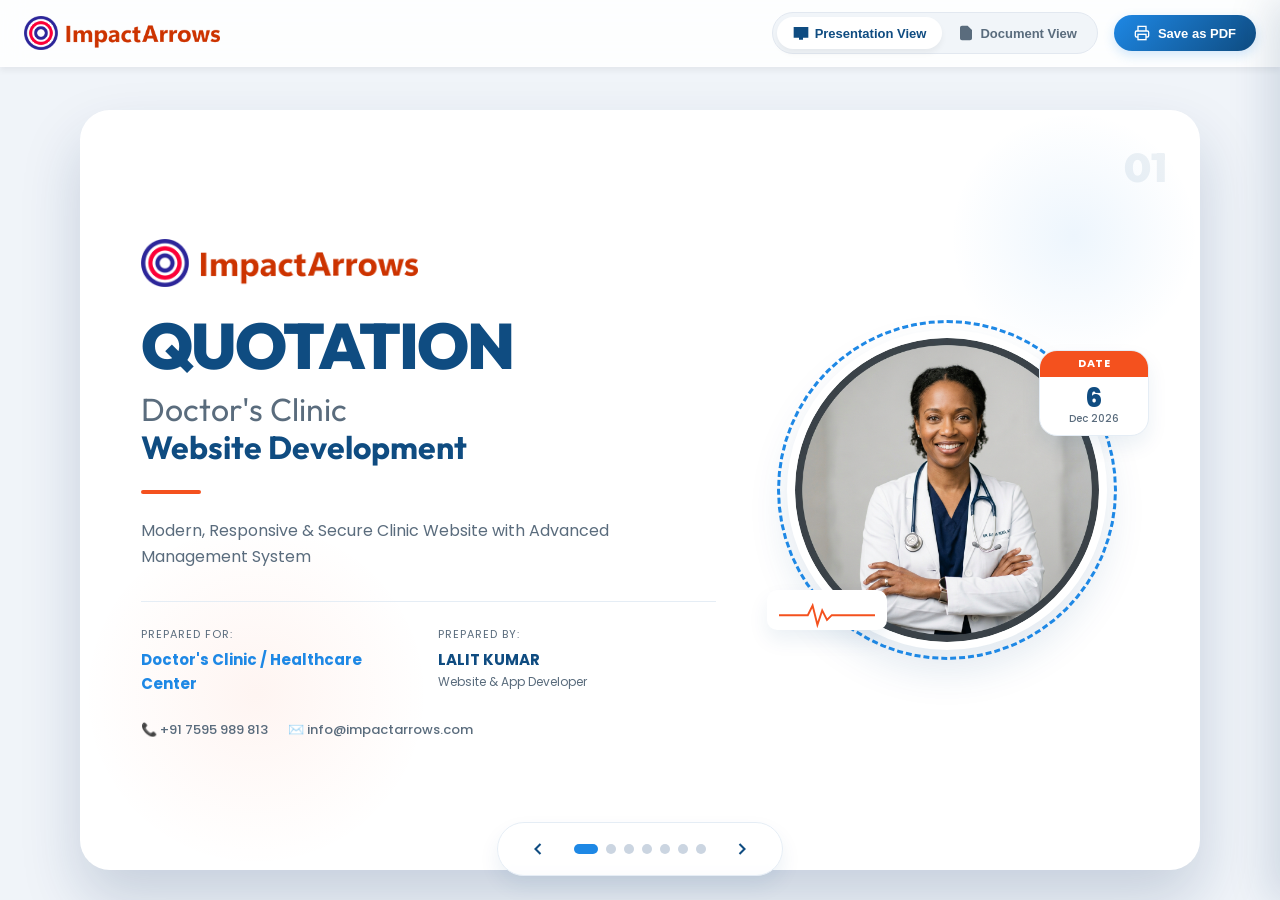
==== index.html @ 8c752218 "Initial commit - Interactive Doctor's Clinic Quotation web application" ====
<!DOCTYPE html>
<html lang="en">
<head>
    <meta charset="UTF-8">
    <meta name="viewport" content="width=device-width, initial-scale=1.0">
    <title>Doctor's Clinic Website Development Quotation - ImpactArrows</title>
    <!-- Google Fonts -->
    <link rel="preconnect" href="https://fonts.googleapis.com">
    <link rel="preconnect" href="https://fonts.gstatic.com" crossorigin>
    <link href="https://fonts.googleapis.com/css2?family=Outfit:wght@300;400;500;600;700;800&family=Poppins:wght@300;400;500;600;700;800&display=swap" rel="stylesheet">
    <!-- Main Style Sheet -->
    <link rel="stylesheet" href="style.css">
</head>
<body class="presentation-mode">

    <!-- Top Navigation Controls -->
    <header class="top-nav no-print">
        <div class="nav-container">
            <div class="nav-logo">
                <img src="imapctLogo.png" alt="ImpactArrows Logo" class="logo-img">
            </div>
            
            <div class="nav-controls">
                <!-- View Toggle Buttons -->
                <div class="toggle-group">
                    <button id="btn-presentation" class="toggle-btn active" onclick="setViewMode('presentation')">
                        <svg class="icon" viewBox="0 0 24 24"><path d="M4 6h16v10H4zM2 4h20v14H2zm8 14h4v3h-4z"/></svg>
                        Presentation View
                    </button>
                    <button id="btn-document" class="toggle-btn" onclick="setViewMode('document')">
                        <svg class="icon" viewBox="0 0 24 24"><path d="M14 2H6a2 2 0 0 0-2 2v16a2 2 0 0 0 2 2h12a2 2 0 0 0 2-2V8z"/><path d="M14 2v6h6"/></svg>
                        Document View
                    </button>
                </div>

                <!-- Print & Interactive Buttons -->
                <button class="action-btn primary-btn" onclick="window.print()">
                    <svg class="icon" viewBox="0 0 24 24"><path d="M6 9V2h12v7M6 18H4a2 2 0 0 1-2-2v-5a2 2 0 0 1 2-2h16a2 2 0 0 1 2 2v5a2 2 0 0 1-2 2h-2"/><rect x="6" y="14" width="12" height="8"/></svg>
                    Save as PDF
                </button>
            </div>
        </div>
    </header>

    <!-- Main Outer Container -->
    <main class="main-wrapper">
        <div id="deck" class="deck">

            <!-- ==================== SLIDE 01: COVER ==================== -->
            <section class="slide-card current" data-slide="1">
                <div class="slide-decor decor-top-right"></div>
                <div class="slide-decor decor-bottom-left"></div>
                <span class="slide-number no-print">01</span>
                
                <div class="slide-content cover-grid">
                    <div class="cover-left">
                        <div class="brand-logo-container">
                            <img src="imapctLogo.png" alt="ImpactArrows Logo" class="logo-img cover-logo">
                        </div>
                        <h1 class="main-title">QUOTATION</h1>
                        <h2 class="sub-title">Doctor's Clinic<br><span>Website Development</span></h2>
                        <div class="title-divider"></div>
                        <p class="slogan-text">
                            Modern, Responsive & Secure Clinic Website with Advanced Management System
                        </p>
                        
                        <div class="meta-container">
                            <div class="meta-item">
                                <span class="meta-label">Prepared for:</span>
                                <span class="meta-val highlight-val">Doctor's Clinic / Healthcare Center</span>
                            </div>
                            <div class="meta-item">
                                <span class="meta-label">Prepared by:</span>
                                <span class="meta-val">LALIT KUMAR</span>
                                <span class="meta-sub">Website & App Developer</span>
                            </div>
                        </div>

                        <div class="contact-strip">
                            <a href="tel:+917595989813" class="contact-link">
                                📞 +91 7595 989 813
                            </a>
                            <a href="mailto:info@impactarrows.com" class="contact-link">
                                ✉️ info@impactarrows.com
                            </a>
                        </div>
                    </div>

                    <div class="cover-right">
                        <div class="doctor-circle-wrapper">
                            <div class="doctor-circle-border"></div>
                            <!-- Loaded from generated image -->
                            <img src="doctor_avatar.png" alt="Doctor" class="doctor-img">
                            <div class="heartbeat-line">
                                <svg viewBox="0 0 100 40">
                                    <path d="M0,20 L30,20 L35,10 L40,30 L45,15 L50,25 L55,20 L100,20" fill="none" stroke="#f4511e" stroke-width="2"/>
                                </svg>
                            </div>
                        </div>
                        <div class="calendar-widget">
                            <div class="cal-header">Date</div>
                            <div class="cal-body">
                                <span class="cal-day" id="cal-day-span">29</span>
                                <span class="cal-month" id="cal-month-span">May 2026</span>
                            </div>
                        </div>
                    </div>
                </div>
            </section>

            <!-- ==================== SLIDE 02: OVERVIEW ==================== -->
            <section class="slide-card" data-slide="2">
                <span class="slide-number no-print">02</span>
                <div class="slide-header">
                    <div class="header-logo">
                        <img src="imapctLogo.png" alt="ImpactArrows Logo" class="logo-img">
                    </div>
                    <div class="header-section-title">
                        <span class="title-icon">📋</span> Project Overview
                    </div>
                </div>

                <div class="slide-content overview-grid">
                    <div class="overview-left">
                        <p class="overview-para highlight-para">
                            We will develop a modern, responsive, and secure Doctor's Clinic Website with advanced clinic management functionality.
                        </p>
                        <p class="overview-para">
                            The system will help manage patients, appointments, reports, OPD records, and online payments in a professional and digital way.
                        </p>
                        <p class="overview-para">
                            The website will be designed for both desktop and mobile users, ensuring fast performance, easy navigation, and secure patient data handling.
                        </p>

                        <div class="pillars-grid">
                            <div class="pillar-box">
                                <div class="pillar-icon-wrapper blue">💻</div>
                                <h4>Modern Design</h4>
                            </div>
                            <div class="pillar-box">
                                <div class="pillar-icon-wrapper navy">🛡️</div>
                                <h4>Secure & Reliable</h4>
                            </div>
                            <div class="pillar-box">
                                <div class="pillar-icon-wrapper orange">👤</div>
                                <h4>User Friendly</h4>
                            </div>
                            <div class="pillar-box">
                                <div class="pillar-icon-wrapper green">⚡</div>
                                <h4>Performance Optimized</h4>
                            </div>
                        </div>
                    </div>

                    <div class="overview-right">
                        <div class="clinic-frame">
                            <img src="clinic_lobby.png" alt="Doctor's Clinic Lobby" class="clinic-img">
                            <div class="frame-overlay"></div>
                        </div>
                    </div>
                </div>
            </section>

            <!-- ==================== SLIDE 03: FEATURES 1 ==================== -->
            <section class="slide-card" data-slide="3">
                <span class="slide-number no-print">03</span>
                <div class="slide-header">
                    <div class="header-logo">
                        <img src="imapctLogo.png" alt="ImpactArrows Logo" class="logo-img">
                    </div>
                    <div class="header-section-title">
                        <span class="title-icon">🛠️</span> Features Included
                    </div>
                </div>

                <div class="slide-content features-half-grid">
                    <!-- Column 1: Website Features -->
                    <div class="feature-column">
                        <div class="column-bar dark-bar">1. WEBSITE FEATURES</div>
                        <div class="feature-card-content">
                            <ul class="features-list blue-bullets">
                                <li><span>Modern Responsive Design</span></li>
                                <li><span>Mobile Friendly Interface</span></li>
                                <li><span>Fast Loading Website</span></li>
                                <li><span>SEO Friendly Structure</span></li>
                                <li><span>SSL Security Setup</span></li>
                                <li><span>Contact & Inquiry Forms</span></li>
                                <li><span>WhatsApp Integration</span></li>
                            </ul>
                            
                            <div class="mockup-frame monitor-frame">
                                <div class="monitor-screen">
                                    <div class="mock-website-preview">
                                        <div class="preview-header">
                                            <span class="preview-dot"></span>
                                            <span class="preview-dot"></span>
                                            <span class="preview-dot"></span>
                                        </div>
                                        <div class="preview-hero">
                                            <div class="hero-left-line"></div>
                                            <div class="hero-right-circle"></div>
                                        </div>
                                        <div class="preview-body-grid">
                                            <span></span><span></span><span></span>
                                        </div>
                                    </div>
                                </div>
                                <div class="monitor-stand"></div>
                                <div class="monitor-base"></div>
                            </div>
                        </div>
                    </div>

                    <!-- Column 2: Clinic Management -->
                    <div class="feature-column">
                        <div class="column-bar orange-bar">2. CLINIC MANAGEMENT SYSTEM</div>
                        <div class="feature-card-content">
                            <ul class="features-list orange-bullets">
                                <li><span>Patient Management</span></li>
                                <li><span>Doctor Management</span></li>
                                <li><span>Appointment Scheduling</span></li>
                                <li><span>OPD ID Generation System</span></li>
                                <li><span>Patient Records Management</span></li>
                                <li><span>Admin Dashboard</span></li>
                            </ul>

                            <button class="demo-launcher-btn" onclick="openDashboardDemo(event)">
                                ⚡ Launch Live Dashboard Demo
                            </button>

                            <div class="mockup-frame dashboard-frame" onclick="openDashboardDemo(event)" style="cursor: pointer; position: relative;">
                                <div class="click-to-play-overlay">
                                    <span>Click to Preview Admin Panel</span>
                                </div>
                                <div class="laptop-screen">
                                    <div class="mock-dashboard-preview">
                                        <div class="dash-sidebar">
                                            <span></span><span></span><span></span>
                                        </div>
                                        <div class="dash-content">
                                            <div class="dash-header"></div>
                                            <div class="dash-widgets">
                                                <div class="widget"></div>
                                                <div class="widget"></div>
                                            </div>
                                            <div class="dash-chart"></div>
                                        </div>
                                    </div>
                                </div>
                                <div class="laptop-keyboard"></div>
                            </div>
                        </div>
                    </div>
                </div>
            </section>

            <!-- ==================== SLIDE 04: FEATURES 2 ==================== -->
            <section class="slide-card" data-slide="4">
                <span class="slide-number no-print">04</span>
                <div class="slide-header">
                    <div class="header-logo">
                        <img src="imapctLogo.png" alt="ImpactArrows Logo" class="logo-img">
                    </div>
                    <div class="header-section-title">
                        <span class="title-icon">🛠️</span> Features Included
                    </div>
                </div>

                <div class="slide-content features-half-grid">
                    <!-- Column 3: Report Upload & Download -->
                    <div class="feature-column">
                        <div class="column-bar green-bar">3. REPORT UPLOAD & DOWNLOAD PANEL</div>
                        <div class="feature-card-content">
                            <ul class="features-list green-bullets">
                                <li><span>Upload Medical Reports</span></li>
                                <li><span>Download Reports Using OPD ID</span></li>
                                <li><span>Secure Patient Access</span></li>
                                <li><span>PDF Report Support</span></li>
                                <li><span>Search & Filter System</span></li>
                            </ul>

                            <!-- Interactive Medical Report Simulation -->
                            <div class="interactive-reports-box">
                                <div class="sim-header">
                                    <span>Patient Report Portal</span>
                                </div>
                                <div class="sim-body">
                                    <p class="sim-info">Try entering <strong>OPD-101</strong>, <strong>OPD-102</strong> or <strong>OPD-103</strong>:</p>
                                    <div class="sim-search-bar">
                                        <input type="text" id="opd-input" placeholder="Enter OPD ID..." class="opd-input-field">
                                        <button onclick="simulateReportSearch()" class="sim-search-btn">Search</button>
                                    </div>
                                    
                                    <!-- Results Box -->
                                    <div id="report-results" class="report-results-container">
                                        <div class="result-placeholder">Enter ID above to search</div>
                                    </div>
                                </div>
                            </div>
                        </div>
                    </div>

                    <!-- Column 4: Booking & Payments -->
                    <div class="feature-column">
                        <div class="column-bar purple-bar">4. BOOKING & PAYMENT FEATURES</div>
                        <div class="feature-card-content">
                            <ul class="features-list purple-bullets">
                                <li><span>Online Appointment Booking</span></li>
                                <li><span>Payment Gateway Integration</span></li>
                                <li><span>Booking Confirmation Notifications</span></li>
                                <li><span>Email & WhatsApp Alerts</span></li>
                            </ul>

                            <div class="phone-mockup-wrapper">
                                <div class="phone-case">
                                    <div class="phone-screen">
                                        <div class="phone-status-bar">
                                            <span>9:41</span>
                                            <span>🔋</span>
                                        </div>
                                        <div class="phone-app-content">
                                            <div class="app-card">
                                                <h4>Appointment Payment</h4>
                                                <p class="payment-desc">Consultation Fee</p>
                                                <div class="payment-amount">₹500.00</div>
                                                <button class="pay-btn" onclick="simulatePaymentClick(this)">PAY NOW</button>
                                                <div class="payment-logos">
                                                    <span>VISA</span>
                                                    <span>UPI</span>
                                                    <span>GPay</span>
                                                </div>
                                            </div>
                                        </div>
                                    </div>
                                </div>
                            </div>
                        </div>
                    </div>
                </div>
            </section>

            <!-- ==================== SLIDE 05: ADDITIONAL ==================== -->
            <section class="slide-card" data-slide="5">
                <span class="slide-number no-print">05</span>
                <div class="slide-header">
                    <div class="header-logo">
                        <img src="imapctLogo.png" alt="ImpactArrows Logo" class="logo-img">
                    </div>
                    <div class="header-section-title">
                        <span class="title-icon">➕</span> Additional Features
                    </div>
                </div>

                <div class="slide-content add-features-grid">
                    <div class="add-left">
                        <div class="column-bar dark-blue-bar">5. ADDITIONAL FEATURES</div>
                        <ul class="features-list blue-bullets big-list">
                            <li><span>Prescription Upload Option</span></li>
                            <li><span>Gallery & Testimonials</span></li>
                            <li><span>Multi-Department Support</span></li>
                            <li><span>Analytics & Basic Reports</span></li>
                            <li><span>Backup & Security Setup</span></li>
                            <li><span>Blog / Health Tips Section</span></li>
                            <li><span>FAQ Section</span></li>
                        </ul>
                    </div>

                    <div class="add-right">
                        <div class="circles-badge-grid">
                            <div class="circle-badge-item">
                                <div class="circle-icon">📤</div>
                                <span>Prescription Upload</span>
                            </div>
                            <div class="circle-badge-item">
                                <div class="circle-icon">🖼️</div>
                                <span>Gallery</span>
                            </div>
                            <div class="circle-badge-item">
                                <div class="circle-icon">🏢</div>
                                <span>Departments</span>
                            </div>
                            <div class="circle-badge-item">
                                <div class="circle-icon">📈</div>
                                <span>Analytics</span>
                            </div>
                            <div class="circle-badge-item">
                                <div class="circle-icon">🔒</div>
                                <span>Backup & Security</span>
                            </div>
                            <div class="circle-badge-item">
                                <div class="circle-icon">💬</div>
                                <span>FAQ & Blog</span>
                            </div>
                        </div>

                        <!-- Mini Consult Section -->
                        <div class="consult-box">
                            <div class="consult-text">
                                <strong>Interactive Integration</strong>
                                <p>All extra features work together to provide a seamless patient pathway.</p>
                            </div>
                        </div>
                    </div>
                </div>
            </section>


            <!-- ==================== SLIDE 06: DETAILS ==================== -->
            <section class="slide-card" data-slide="6">
                <span class="slide-number no-print">06</span>
                <div class="slide-header">
                    <div class="header-logo">
                        <img src="imapctLogo.png" alt="ImpactArrows Logo" class="logo-img">
                    </div>
                    <div class="header-section-title">
                        <span class="title-icon">📊</span> Delivery, Tech Stack & Support
                    </div>
                </div>

                <div class="slide-content details-grid">
                    <!-- Delivery Time Card -->
                    <div class="detail-card green-accent">
                        <div class="detail-icon-header">
                            <span class="circle-icon green">📅</span>
                            <h3>DELIVERY TIME</h3>
                        </div>
                        <div class="delivery-time-content">
                            <div class="large-days">10 – 15</div>
                            <div class="days-label">Working Days</div>
                        </div>
                    </div>

                    <!-- Tech Stack Card -->
                    <div class="detail-card orange-accent">
                        <div class="detail-icon-header">
                            <span class="circle-icon orange">⚙️</span>
                            <h3>TECHNOLOGIES USED</h3>
                        </div>
                        <ul class="tech-list">
                            <li><strong>HTML / CSS / JavaScript</strong></li>
                            <li><strong>PHP / Laravel</strong> or <strong>Node.js</strong></li>
                            <li><strong>MySQL Database</strong></li>
                            <li><strong>Secure Admin Panel</strong></li>
                        </ul>
                        <div class="tech-logos">
                            <span class="tech-badge html">HTML5</span>
                            <span class="tech-badge css">CSS3</span>
                            <span class="tech-badge js">JS</span>
                            <span class="tech-badge php">PHP</span>
                            <span class="tech-badge mysql">MySQL</span>
                        </div>
                    </div>

                    <!-- Support Card -->
                    <div class="detail-card purple-accent">
                        <div class="detail-icon-header">
                            <span class="circle-icon purple">🎧</span>
                            <h3>SUPPORT</h3>
                        </div>
                        <ul class="support-list">
                            <li><strong>30 Days Free Technical Support</strong></li>
                            <li><strong>Basic Training Included</strong></li>
                            <li>Post-delivery assistance with dashboard walkthroughs</li>
                        </ul>
                        <div class="support-seal-badge">
                            <div class="seal-inner">
                                <span class="seal-num">30</span>
                                <span class="seal-text">DAYS SUPPORT</span>
                            </div>
                        </div>
                    </div>
                </div>
            </section>

            <!-- ==================== SLIDE 07: TERMS & THANK YOU ==================== -->
            <section class="slide-card" data-slide="7">
                <span class="slide-number no-print">07</span>
                <div class="slide-header">
                    <div class="header-logo">
                        <img src="imapctLogo.png" alt="ImpactArrows Logo" class="logo-img">
                    </div>
                    <div class="header-section-title">
                        <span class="title-icon">📋</span> Terms & Conditions
                    </div>
                </div>

                <div class="slide-content terms-thank-grid">
                    <div class="terms-column">
                        <ul class="terms-list">
                            <li>The project timeline may vary based on content and client revisions.</li>
                            <li>Extra custom features may increase the project cost and timeline.</li>
                            <li>Client must provide all the necessary content, images, and details on time.</li>
                            <li>We will not be responsible for any delay from the client side.</li>
                            <li>Payment terms: <strong>50% Advance & 50% After Final Delivery.</strong></li>
                        </ul>

                        <div class="thank-banner">
                            <h3>Thank You!</h3>
                            <p>We look forward to working with you and helping your clinic grow digitally.</p>
                        </div>
                    </div>

                    <div class="contact-profile-card">
                        <div class="profile-header">
                            <div class="profile-avatar">LK</div>
                            <div class="profile-meta">
                                <h3>LALIT KUMAR</h3>
                                <p>Website & App Developer</p>
                            </div>
                        </div>
                        
                        <div class="profile-details-list">
                            <a href="tel:+917595989813" class="profile-detail-item">
                                <span class="pd-icon">📞</span>
                                <div class="pd-text">
                                    <span class="pd-label">Phone</span>
                                    <span class="pd-val">+91 7595 989 813</span>
                                </div>
                            </a>
                            <a href="mailto:info@impactarrows.com" class="profile-detail-item">
                                <span class="pd-icon">✉️</span>
                                <div class="pd-text">
                                    <span class="pd-label">Email</span>
                                    <span class="pd-val">info@impactarrows.com</span>
                                </div>
                            </a>
                            <a href="https://www.impactarrows.com" target="_blank" class="profile-detail-item">
                                <span class="pd-icon">🌐</span>
                                <div class="pd-text">
                                    <span class="pd-label">Website</span>
                                    <span class="pd-val">www.impactarrows.com</span>
                                </div>
                            </a>
                        </div>

                        <div class="quick-action-buttons">
                            <a href="https://wa.me/917595989813?text=Hi%20Lalit,%20I%20am%20interested%20in%20your%20Doctor%20Clinic%20website%20proposal." target="_blank" class="qa-btn wa-btn">
                                💬 WhatsApp Chat
                            </a>
                        </div>
                    </div>
                </div>
            </section>

        </div>

        <!-- Presentation Slide Controls -->
        <div class="deck-controls no-print">
            <button class="nav-arrow prev-arrow" onclick="changeSlide(-1)" id="prev-btn">
                <svg viewBox="0 0 24 24"><path d="M15 18l-6-6 6-6"/></svg>
            </button>
            <div class="pagination-dots" id="dots-container">
                <!-- Javascript will render dots -->
            </div>
            <button class="nav-arrow next-arrow" onclick="changeSlide(1)" id="next-btn">
                <svg viewBox="0 0 24 24"><path d="M9 18l6-6-6-6"/></svg>
            </button>
        </div>
    </main>

    <!-- Interactive Cost Estimator Drawer (Sidebar Modal) -->
    <div id="calculator-drawer" class="estimator-drawer no-print">
        <div class="drawer-header">
            <h3>Custom Project Estimator</h3>
            <button class="close-drawer-btn" onclick="toggleEstimator()">×</button>
        </div>
        <div class="drawer-body">
            <p class="drawer-info">Select optional add-ons to customize the quote to your requirements:</p>
            
            <div class="estimator-section">
                <h4>Core Proposal</h4>
                <div class="estimator-item selected disabled">
                    <input type="checkbox" checked disabled id="opt-core">
                    <label for="opt-core">
                        <strong>Web Dev & CMS Bundle</strong>
                        <p>All core features (Overview, CMS, Patient Report Portal, Booking & Payments)</p>
                    </label>
                    <span class="item-price">₹25,000</span>
                </div>
            </div>

            <div class="estimator-section">
                <h4>Domain & Hosting Extras</h4>
                <div class="estimator-item">
                    <input type="checkbox" id="opt-hosting" onchange="recalculateCost()">
                    <label for="opt-hosting">
                        <strong>Premium Cloud Hosting (1 Year)</strong>
                        <p>99.9% uptime, fast SSD cloud servers, SSL, automatic daily backups</p>
                    </label>
                    <span class="item-price">+₹4,500</span>
                </div>
                <div class="estimator-item">
                    <input type="checkbox" id="opt-domain" onchange="recalculateCost()">
                    <label for="opt-domain">
                        <strong>Custom Domain Registration (.com / .in)</strong>
                        <p>1 year domain registration & DNS management setup</p>
                    </label>
                    <span class="item-price">+₹1,200</span>
                </div>
            </div>

            <div class="estimator-section">
                <h4>Integrations & Features</h4>
                <div class="estimator-item">
                    <input type="checkbox" id="opt-sms" onchange="recalculateCost()">
                    <label for="opt-sms">
                        <strong>WhatsApp & SMS Gateway API</strong>
                        <p>Send automated patient appointment confirmation & remind reports via SMS</p>
                    </label>
                    <span class="item-price">+₹3,000</span>
                </div>
                <div class="estimator-item">
                    <input type="checkbox" id="opt-logo" onchange="recalculateCost()">
                    <label for="opt-logo">
                        <strong>Custom Logo & Branding Package</strong>
                        <p>Professional doctor/clinic logo design & social media banners</p>
                    </label>
                    <span class="item-price">+₹2,500</span>
                </div>
            </div>

            <div class="estimator-section">
                <h4>Support Extensions</h4>
                <div class="estimator-item">
                    <input type="checkbox" id="opt-support" onchange="recalculateCost()">
                    <label for="opt-support">
                        <strong>1-Year Support & AMC extension</strong>
                        <p>Extend the 30-day support to 365 days. Includes security updates & minor edits</p>
                    </label>
                    <span class="item-price">+₹6,000</span>
                </div>
            </div>
        </div>

        <div class="drawer-footer">
            <div class="estimator-total">
                <span>ESTIMATED TOTAL</span>
                <strong id="estimator-total-price">₹25,000</strong>
            </div>
            <button class="apply-btn" onclick="applyCalculatorEstimate()">Apply to Quotation</button>
        </div>
    </div>
    
    <div id="drawer-overlay" class="drawer-overlay no-print" onclick="toggleEstimator()"></div>

    <!-- Interactive Clinic Dashboard Modal Demo -->
    <div id="dashboard-modal" class="dashboard-modal-overlay no-print" onclick="closeDashboardDemoOnOverlay(event)">
        <div class="dashboard-modal-container">
            <!-- Modal Header -->
            <div class="db-modal-header">
                <div class="db-title-area">
                    <span class="db-status-dot pulse"></span>
                    <h3>ImpactArrows Clinic Admin Panel <span class="db-badge-demo">Live Simulator</span></h3>
                </div>
                <button class="db-close-btn" onclick="closeDashboardDemo()">&times;</button>
            </div>
            
            <!-- Modal Body (Split view: sidebar + content) -->
            <div class="db-modal-body">
                <aside class="db-sidebar">
                    <button class="db-tab-link active" onclick="switchDbTab(event, 'db-overview')">
                        <span class="db-tab-icon">🏠</span> Overview
                    </button>
                    <button class="db-tab-link" onclick="switchDbTab(event, 'db-appointments')">
                        <span class="db-tab-icon">📅</span> Appointments
                    </button>
                    <button class="db-tab-link" onclick="switchDbTab(event, 'db-patients')">
                        <span class="db-tab-icon">👥</span> Patient Registry
                    </button>
                    <button class="db-tab-link" onclick="switchDbTab(event, 'db-doctors')">
                        <span class="db-tab-icon">🩺</span> Doctor Roster
                    </button>
                </aside>
                
                <main class="db-main-content">
                    
                    <!-- Tab Content: Overview -->
                    <div id="db-overview" class="db-tab-content active">
                        <div class="db-stats-grid">
                            <div class="db-stat-card">
                                <span class="db-stat-num" id="db-stat-patients">3</span>
                                <span class="db-stat-label">Patients Registered</span>
                                <span class="db-stat-change green">+100% today</span>
                            </div>
                            <div class="db-stat-card">
                                <span class="db-stat-num" id="db-stat-bookings">3</span>
                                <span class="db-stat-label">Today's Bookings</span>
                                <span class="db-stat-change blue">Next appointment: 10:30 AM</span>
                            </div>
                            <div class="db-stat-card">
                                <span class="db-stat-num" id="db-stat-doctors">3</span>
                                <span class="db-stat-label">Active Doctors</span>
                                <span class="db-stat-change green">All On-Duty</span>
                            </div>
                        </div>

                        <div class="db-overview-columns">
                            <div class="db-panel-card">
                                <h4>Recent Activities</h4>
                                <div class="db-activity-list" id="db-activity-list">
                                    <div class="db-activity-item">
                                        <span class="activity-time">09:15 AM</span>
                                        <p>Patient <strong>Rajesh Kumar</strong> (OPD-101) registered.</p>
                                    </div>
                                    <div class="db-activity-item">
                                        <span class="activity-time">09:30 AM</span>
                                        <p>Patient <strong>Sunita Sharma</strong> (OPD-102) registered.</p>
                                    </div>
                                    <div class="db-activity-item">
                                        <span class="activity-time">09:45 AM</span>
                                        <p>Patient <strong>John Doe</strong> (OPD-103) registered.</p>
                                    </div>
                                </div>
                            </div>
                            
                            <div class="db-panel-card">
                                <h4>Daily Registration Analytics</h4>
                                <div class="db-chart-container">
                                    <svg viewBox="0 0 400 150" class="db-vector-chart">
                                        <!-- Grid lines -->
                                        <line x1="0" y1="120" x2="400" y2="120" stroke="#e2e8f0" stroke-width="1" stroke-dasharray="4"/>
                                        <line x1="0" y1="70" x2="400" y2="70" stroke="#e2e8f0" stroke-width="1" stroke-dasharray="4"/>
                                        <line x1="0" y1="20" x2="400" y2="20" stroke="#e2e8f0" stroke-width="1" stroke-dasharray="4"/>
                                        <!-- Fill Area -->
                                        <path d="M 0 120 L 80 100 L 160 110 L 240 60 L 320 80 L 400 20 L 400 120 Z" fill="rgba(30, 136, 229, 0.1)"/>
                                        <!-- Line chart -->
                                        <path d="M 0 120 L 80 100 L 160 110 L 240 60 L 320 80 L 400 20" fill="none" stroke="var(--accent-blue)" stroke-width="3"/>
                                        <!-- Points -->
                                        <circle cx="80" cy="100" r="4" fill="var(--accent-blue)"/>
                                        <circle cx="160" cy="110" r="4" fill="var(--accent-blue)"/>
                                        <circle cx="240" cy="60" r="4" fill="var(--accent-blue)"/>
                                        <circle cx="320" cy="80" r="4" fill="var(--accent-blue)"/>
                                        <circle cx="400" cy="20" r="4" fill="var(--accent-blue)"/>
                                    </svg>
                                </div>
                            </div>
                        </div>
                    </div>
                    
                    <!-- Tab Content: Appointments -->
                    <div id="db-appointments" class="db-tab-content">
                        <div class="db-panel-split">
                            <!-- Left: Form -->
                            <div class="db-form-card">
                                <h4>Schedule Appointment</h4>
                                <form id="db-appointment-form" onsubmit="handleDbAppointmentSubmit(event)">
                                    <div class="form-group">
                                        <label for="db-apt-name">Patient Name</label>
                                        <input type="text" id="db-apt-name" required placeholder="Enter full name...">
                                    </div>
                                    <div class="form-row">
                                        <div class="form-group">
                                            <label for="db-apt-dept">Department</label>
                                            <select id="db-apt-dept" onchange="updateDbDocOptions()">
                                                <option value="General Medicine">General Medicine</option>
                                                <option value="Pediatrics">Pediatrics</option>
                                                <option value="Cardiology">Cardiology</option>
                                            </select>
                                        </div>
                                        <div class="form-group">
                                            <label for="db-apt-doc">Doctor</label>
                                            <select id="db-apt-doc">
                                                <option value="Dr. Lalit Kumar">Dr. Lalit Kumar</option>
                                            </select>
                                        </div>
                                    </div>
                                    <div class="form-group">
                                        <label for="db-apt-time">Time Slot</label>
                                        <input type="time" id="db-apt-time" required value="13:00">
                                    </div>
                                    <button type="submit" class="db-submit-btn">Schedule Booking</button>
                                </form>
                            </div>
                            <!-- Right: Table -->
                            <div class="db-list-card">
                                <h4>Today's Appointments</h4>
                                <div class="db-table-scroll">
                                    <table class="db-table" id="db-appointments-table">
                                        <thead>
                                            <tr>
                                                <th>Patient</th>
                                                <th>Department</th>
                                                <th>Doctor</th>
                                                <th>Time</th>
                                                <th>Status</th>
                                            </tr>
                                        </thead>
                                        <tbody>
                                            <tr>
                                                <td>Rajesh Kumar</td>
                                                <td>General Medicine</td>
                                                <td>Dr. Lalit Kumar</td>
                                                <td>10:30 AM</td>
                                                <td><span class="db-status-pill success">Checked In</span></td>
                                            </tr>
                                            <tr>
                                                <td>Sunita Sharma</td>
                                                <td>Pediatrics</td>
                                                <td>Dr. Sarah Smith</td>
                                                <td>11:15 AM</td>
                                                <td><span class="db-status-pill warning">Waiting</span></td>
                                            </tr>
                                            <tr>
                                                <td>John Doe</td>
                                                <td>Cardiology</td>
                                                <td>Dr. Ramesh Dev</td>
                                                <td>12:00 PM</td>
                                                <td><span class="db-status-pill success">Checked In</span></td>
                                            </tr>
                                        </tbody>
                                    </table>
                                </div>
                            </div>
                        </div>
                    </div>
                    
                    <!-- Tab Content: Patient Registry -->
                    <div id="db-patients" class="db-tab-content">
                        <div class="db-panel-split">
                            <!-- Left: Form -->
                            <div class="db-form-card">
                                <h4>Register New Patient</h4>
                                <form id="db-patient-form" onsubmit="handleDbPatientSubmit(event)">
                                    <div class="form-group">
                                        <label for="db-pat-name">Full Name</label>
                                        <input type="text" id="db-pat-name" required placeholder="Enter full name...">
                                    </div>
                                    <div class="form-row">
                                        <div class="form-group">
                                            <label for="db-pat-age">Age</label>
                                            <input type="number" id="db-pat-age" required min="1" max="120" placeholder="Age">
                                        </div>
                                        <div class="form-group">
                                            <label for="db-pat-gender">Gender</label>
                                            <select id="db-pat-gender">
                                                <option value="Male">Male</option>
                                                <option value="Female">Female</option>
                                                <option value="Other">Other</option>
                                            </select>
                                        </div>
                                    </div>
                                    <div class="form-group">
                                        <label for="db-pat-phone">Phone Number</label>
                                        <input type="tel" id="db-pat-phone" required placeholder="10-digit mobile...">
                                    </div>
                                    <div class="form-group">
                                        <label for="db-pat-report">Mock Medical Diagnosis (for Portal test)</label>
                                        <input type="text" id="db-pat-report" required placeholder="e.g. Vitamin D deficiency check...">
                                    </div>
                                    <button type="submit" class="db-submit-btn success-btn">Register & Generate OPD ID</button>
                                </form>
                            </div>
                            <!-- Right: Table -->
                            <div class="db-list-card">
                                <h4>Registered Patients (Database Records)</h4>
                                <p class="db-table-hint">Generate OPD IDs here to search them on Slide 4!</p>
                                <div class="db-table-scroll">
                                    <table class="db-table" id="db-patients-table">
                                        <thead>
                                            <tr>
                                                <th>OPD ID</th>
                                                <th>Name</th>
                                                <th>Age / Gender</th>
                                                <th>Contact Phone</th>
                                            </tr>
                                        </thead>
                                        <tbody>
                                            <tr>
                                                <td><strong>OPD-101</strong></td>
                                                <td>Rajesh Kumar</td>
                                                <td>38 / Male</td>
                                                <td>+91 98765 43210</td>
                                            </tr>
                                            <tr>
                                                <td><strong>OPD-102</strong></td>
                                                <td>Sunita Sharma</td>
                                                <td>45 / Female</td>
                                                <td>+91 87654 32109</td>
                                            </tr>
                                            <tr>
                                                <td><strong>OPD-103</strong></td>
                                                <td>John Doe</td>
                                                <td>29 / Male</td>
                                                <td>+91 76543 21098</td>
                                            </tr>
                                        </tbody>
                                    </table>
                                </div>
                            </div>
                        </div>
                    </div>
                    
                    <!-- Tab Content: Doctors -->
                    <div id="db-doctors" class="db-tab-content">
                        <div class="db-doctors-list">
                            <!-- Doc 1 -->
                            <div class="db-doc-card">
                                <div class="doc-profile-avatar">LK</div>
                                <div class="doc-card-body">
                                    <h4>Dr. Lalit Kumar</h4>
                                    <span class="doc-card-dept">General Medicine</span>
                                    <div class="doc-status-control">
                                        <span class="status-indicator-dot online" id="doc-status-indicator-1"></span>
                                        <span class="status-indicator-text" id="doc-status-text-1">Available (In Cabin)</span>
                                    </div>
                                    <button class="doc-toggle-btn" onclick="toggleDoctorStatus(1)">Toggle Availability</button>
                                </div>
                            </div>
                            <!-- Doc 2 -->
                            <div class="db-doc-card">
                                <div class="doc-profile-avatar ss">SS</div>
                                <div class="doc-card-body">
                                    <h4>Dr. Sarah Smith</h4>
                                    <span class="doc-card-dept">Pediatrics</span>
                                    <div class="doc-status-control">
                                        <span class="status-indicator-dot online" id="doc-status-indicator-2"></span>
                                        <span class="status-indicator-text" id="doc-status-text-2">Available (In Cabin)</span>
                                    </div>
                                    <button class="doc-toggle-btn" onclick="toggleDoctorStatus(2)">Toggle Availability</button>
                                </div>
                            </div>
                            <!-- Doc 3 -->
                            <div class="db-doc-card">
                                <div class="doc-profile-avatar rd">RD</div>
                                <div class="doc-card-body">
                                    <h4>Dr. Ramesh Dev</h4>
                                    <span class="doc-card-dept">Cardiology</span>
                                    <div class="doc-status-control">
                                        <span class="status-indicator-dot online" id="doc-status-indicator-3"></span>
                                        <span class="status-indicator-text" id="doc-status-text-3">Available (In Cabin)</span>
                                    </div>
                                    <button class="doc-toggle-btn" onclick="toggleDoctorStatus(3)">Toggle Availability</button>
                                </div>
                            </div>
                        </div>
                    </div>
                    
                </main>
            </div>
            
            <!-- Modal Footer -->
            <div class="db-modal-footer">
                <div class="db-footer-status">
                    <span>Database Connection: 🟢 Secured SSL</span>
                    <span>SMS API: 🟢 Connected</span>
                </div>
                <button class="db-close-btn-footer" onclick="closeDashboardDemo()">Close Panel</button>
            </div>
        </div>
    </div>

    <div id="drawer-overlay" class="drawer-overlay no-print" onclick="toggleEstimator()"></div>

    <!-- Main JavaScript File -->
    <script src="script.js"></script>
</body>
</html>
---- style.css ----
/* CSS Stylesheet - Doctor's Clinic Quotation */

/* ==========================================================================
   1. VARIABLES & CORE SYSTEM
   ========================================================================== */
:root {
    --primary-color: #0f4c81;
    --primary-dark: #0a2e5c;
    --accent-blue: #1e88e5;
    --accent-orange: #f4511e;
    --accent-green: #43a047;
    --accent-purple: #8e24aa;
    
    --bg-body: #f0f4f9;
    --bg-card: #ffffff;
    --text-main: #2c3e50;
    --text-light: #5a6c7d;
    --text-white: #ffffff;
    --border-light: #e5edf5;
    
    --shadow-sm: 0 4px 6px rgba(0,0,0,0.05);
    --shadow-md: 0 10px 20px rgba(15, 76, 129, 0.08);
    --shadow-lg: 0 20px 40px rgba(15, 76, 129, 0.12);
    --shadow-premium: 0 30px 60px rgba(10, 46, 92, 0.18);
    
    --radius-sm: 10px;
    --radius-md: 18px;
    --radius-lg: 30px;
    --radius-full: 9999px;
    
    --transition-fast: 0.2s ease;
    --transition-smooth: 0.4s cubic-bezier(0.16, 1, 0.3, 1);
    
    --font-heading: 'Outfit', sans-serif;
    --font-body: 'Poppins', sans-serif;
}

/* ==========================================================================
   2. GLOBAL RESETS & STYLING
   ========================================================================== */
* {
    margin: 0;
    padding: 0;
    box-sizing: border-box;
}

body {
    background-color: var(--bg-body);
    font-family: var(--font-body);
    color: var(--text-main);
    line-height: 1.6;
    overflow-x: hidden;
    transition: background-color var(--transition-smooth);
}

h1, h2, h3, h4, h5, h6 {
    font-family: var(--font-heading);
    color: var(--primary-color);
    font-weight: 700;
}

a {
    color: inherit;
    text-decoration: none;
}

/* Scrollbar styling */
::-webkit-scrollbar {
    width: 8px;
}
::-webkit-scrollbar-track {
    background: var(--bg-body);
}
::-webkit-scrollbar-thumb {
    background: #cbd5e1;
    border-radius: var(--radius-full);
}
::-webkit-scrollbar-thumb:hover {
    background: #94a3b8;
}

/* ==========================================================================
   3. TOP NAVIGATION CONTROL BAR
   ========================================================================== */
.top-nav {
    position: fixed;
    top: 0;
    left: 0;
    width: 100%;
    z-index: 100;
    background: rgba(255, 255, 255, 0.85);
    backdrop-filter: blur(12px);
    -webkit-backdrop-filter: blur(12px);
    border-bottom: 1px solid rgba(255, 255, 255, 0.4);
    box-shadow: var(--shadow-sm);
    padding: 12px 24px;
}

.nav-container {
    max-width: 1300px;
    margin: 0 auto;
    display: flex;
    justify-content: space-between;
    align-items: center;
}

.nav-logo {
    display: flex;
    align-items: center;
}

.logo-img {
    height: 34px;
    width: auto;
    object-fit: contain;
    display: block;
}

.cover-logo {
    height: 48px;
    margin-bottom: 24px;
}

.nav-controls {
    display: flex;
    align-items: center;
    gap: 16px;
}

/* View Toggle Buttons */
.toggle-group {
    display: flex;
    background: #f1f5f9;
    padding: 4px;
    border-radius: var(--radius-full);
    border: 1px solid #e2e8f0;
}

.toggle-btn {
    border: none;
    background: transparent;
    padding: 8px 16px;
    border-radius: var(--radius-full);
    font-size: 13px;
    font-weight: 600;
    color: var(--text-light);
    cursor: pointer;
    display: flex;
    align-items: center;
    gap: 6px;
    transition: all var(--transition-fast);
}

.toggle-btn .icon {
    width: 16px;
    height: 16px;
    fill: currentColor;
    stroke: currentColor;
    stroke-width: 2;
    transition: fill var(--transition-fast);
}

.toggle-btn.active {
    background: var(--text-white);
    color: var(--primary-color);
    box-shadow: var(--shadow-sm);
}

/* Action Buttons */
.action-btn {
    border: none;
    padding: 10px 20px;
    border-radius: var(--radius-full);
    font-size: 13px;
    font-weight: 600;
    cursor: pointer;
    display: flex;
    align-items: center;
    gap: 8px;
    transition: all var(--transition-fast);
    position: relative;
}

.action-btn .icon {
    width: 16px;
    height: 16px;
    fill: none;
    stroke: currentColor;
    stroke-width: 2;
}

.primary-btn {
    background: linear-gradient(135deg, var(--accent-blue), var(--primary-color));
    color: var(--text-white);
    box-shadow: 0 4px 12px rgba(30, 136, 229, 0.2);
}

.primary-btn:hover {
    transform: translateY(-2px);
    box-shadow: 0 6px 16px rgba(30, 136, 229, 0.3);
}

.outline-btn {
    background: var(--text-white);
    color: var(--primary-color);
    border: 1px solid var(--border-light);
    box-shadow: var(--shadow-sm);
}

.outline-btn:hover {
    background: #f8fafc;
    border-color: #cbd5e1;
    transform: translateY(-2px);
}

.pulse-indicator {
    position: absolute;
    top: -2px;
    right: -2px;
    width: 8px;
    height: 8px;
    background-color: var(--accent-orange);
    border-radius: 50%;
    box-shadow: 0 0 0 rgba(244, 81, 30, 0.4);
    animation: pulse 1.8s infinite;
}

@keyframes pulse {
    0% {
        box-shadow: 0 0 0 0 rgba(244, 81, 30, 0.7);
    }
    70% {
        box-shadow: 0 0 0 6px rgba(244, 81, 30, 0);
    }
    100% {
        box-shadow: 0 0 0 0 rgba(244, 81, 30, 0);
    }
}

/* ==========================================================================
   4. PRESENTATION MODE VS DOCUMENT MODE
   ========================================================================== */
.main-wrapper {
    margin-top: 80px;
    min-height: calc(100vh - 80px);
    display: flex;
    justify-content: center;
    align-items: center;
    padding: 24px;
}

/* Presentation Mode - Deck Layout */
body.presentation-mode .deck {
    width: 100%;
    max-width: 1120px;
    height: 760px;
    position: relative;
}

body.presentation-mode .slide-card {
    position: absolute;
    top: 0;
    left: 0;
    width: 100%;
    height: 100%;
    opacity: 0;
    pointer-events: none;
    z-index: 1;
    transform: scale(0.96) translateY(10px);
    transition: opacity 0.5s var(--transition-smooth), transform 0.5s var(--transition-smooth);
}

body.presentation-mode .slide-card.current {
    opacity: 1;
    pointer-events: auto;
    z-index: 5;
    transform: scale(1) translateY(0);
}

/* Document Mode - Vertical Scrolling List Layout */
body.document-mode .main-wrapper {
    align-items: flex-start;
    padding-bottom: 80px;
}

body.document-mode .deck {
    display: flex;
    flex-direction: column;
    gap: 40px;
    width: 100%;
    max-width: 1120px;
}

body.document-mode .slide-card {
    position: relative;
    width: 100%;
    min-height: 760px;
    opacity: 1;
    pointer-events: auto;
    margin: 0 auto;
    transform: none;
}

body.document-mode .deck-controls {
    display: none !important;
}

/* ==========================================================================
   5. SLIDE CARD FRAMEWORK & DECORATIONS
   ========================================================================== */
.slide-card {
    background-color: var(--bg-card);
    border-radius: var(--radius-lg);
    box-shadow: var(--shadow-premium);
    overflow: hidden;
    padding: 50px 60px;
    display: flex;
    flex-direction: column;
    justify-content: space-between;
    border: 1px solid rgba(255, 255, 255, 0.7);
    position: relative;
}

.slide-number {
    position: absolute;
    top: 24px;
    right: 32px;
    font-size: 40px;
    font-weight: 900;
    color: rgba(15, 76, 129, 0.08);
    font-family: var(--font-heading);
}

/* Wave & Curved Line decorations */
.slide-decor {
    position: absolute;
    pointer-events: none;
    z-index: 0;
}

.decor-top-right {
    top: 0;
    right: 0;
    width: 250px;
    height: 250px;
    background: radial-gradient(circle, rgba(30, 136, 229, 0.08) 0%, transparent 70%);
    border-radius: 50%;
}

.decor-bottom-left {
    bottom: 0;
    left: 0;
    width: 350px;
    height: 350px;
    background: radial-gradient(circle, rgba(244, 81, 30, 0.06) 0%, transparent 70%);
    border-radius: 50%;
}

/* Slide Header */
.slide-header {
    display: flex;
    justify-content: space-between;
    align-items: center;
    border-bottom: 2px solid var(--border-light);
    padding-bottom: 16px;
    margin-bottom: 24px;
    z-index: 2;
}

.header-logo {
    display: flex;
    align-items: center;
}

.header-section-title {
    font-size: 20px;
    font-weight: 700;
    font-family: var(--font-heading);
    color: var(--primary-color);
    display: flex;
    align-items: center;
    gap: 8px;
}

.header-section-title .title-icon {
    font-size: 22px;
}

/* Slide Content Container */
.slide-content {
    flex-grow: 1;
    display: flex;
    flex-direction: column;
    justify-content: center;
    z-index: 2;
    position: relative;
}

/* ==========================================================================
   6. COVER PAGE SPECIFIC (SLIDE 01)
   ========================================================================== */
.cover-grid {
    display: grid;
    grid-template-columns: 1.2fr 0.8fr;
    gap: 40px;
    align-items: center;
    height: 100%;
}

.cover-left {
    display: flex;
    flex-direction: column;
    justify-content: center;
}

.brand-badge {
    display: inline-flex;
    align-items: center;
    gap: 8px;
    background: rgba(15, 76, 129, 0.08);
    color: var(--primary-color);
    padding: 8px 16px;
    border-radius: var(--radius-full);
    font-size: 13px;
    font-weight: 700;
    width: fit-content;
    margin-bottom: 20px;
}

.brand-bullet {
    width: 6px;
    height: 6px;
    background-color: var(--accent-orange);
    border-radius: 50%;
}

.main-title {
    font-size: 64px;
    font-weight: 850;
    line-height: 1.1;
    letter-spacing: -2px;
    color: var(--primary-color);
    margin-bottom: 8px;
}

.sub-title {
    font-size: 32px;
    font-weight: 400;
    line-height: 1.2;
    color: var(--text-light);
    margin-bottom: 24px;
}

.sub-title span {
    font-weight: 700;
    color: var(--primary-color);
}

.title-divider {
    width: 60px;
    height: 4px;
    background-color: var(--accent-orange);
    border-radius: var(--radius-full);
    margin-bottom: 24px;
}

.slogan-text {
    font-size: 16px;
    color: var(--text-light);
    max-width: 480px;
    margin-bottom: 32px;
}

.meta-container {
    display: grid;
    grid-template-columns: 1fr 1fr;
    gap: 20px;
    border-top: 1px solid var(--border-light);
    padding-top: 24px;
    margin-bottom: 24px;
}

.meta-item {
    display: flex;
    flex-direction: column;
}

.meta-label {
    font-size: 11px;
    text-transform: uppercase;
    letter-spacing: 1px;
    color: var(--text-light);
    margin-bottom: 4px;
}

.meta-val {
    font-size: 15px;
    font-weight: 700;
    color: var(--primary-color);
}

.meta-sub {
    font-size: 12px;
    color: var(--text-light);
}

.highlight-val {
    color: var(--accent-blue);
}

.contact-strip {
    display: flex;
    gap: 20px;
}

.contact-link {
    font-size: 13px;
    font-weight: 500;
    color: var(--text-light);
    display: flex;
    align-items: center;
    gap: 6px;
    transition: color var(--transition-fast);
}

.contact-link:hover {
    color: var(--primary-color);
}

/* Cover Right Section */
.cover-right {
    position: relative;
    display: flex;
    justify-content: center;
    align-items: center;
}

.doctor-circle-wrapper {
    position: relative;
    width: 320px;
    height: 320px;
}

.doctor-circle-border {
    position: absolute;
    top: -10px;
    left: -10px;
    width: calc(100% + 20px);
    height: calc(100% + 20px);
    border: 3px dashed var(--accent-blue);
    border-radius: 50%;
    animation: rotate 60s linear infinite;
}

@keyframes rotate {
    from { transform: rotate(0deg); }
    to { transform: rotate(360deg); }
}

.doctor-img {
    width: 100%;
    height: 100%;
    object-fit: cover;
    border-radius: 50%;
    border: 8px solid var(--bg-card);
    box-shadow: var(--shadow-lg);
    background-color: #e5edf5;
}

.heartbeat-line {
    position: absolute;
    bottom: 20px;
    left: -20px;
    width: 120px;
    height: 40px;
    background: var(--bg-card);
    padding: 6px 12px;
    border-radius: var(--radius-sm);
    box-shadow: var(--shadow-md);
}

.calendar-widget {
    position: absolute;
    top: 20px;
    right: -10px;
    background: var(--bg-card);
    border-radius: var(--radius-md);
    box-shadow: var(--shadow-md);
    overflow: hidden;
    width: 110px;
    text-align: center;
    border: 1px solid var(--border-light);
}

.cal-header {
    background-color: var(--accent-orange);
    color: var(--text-white);
    font-size: 11px;
    font-weight: 700;
    text-transform: uppercase;
    padding: 4px;
    letter-spacing: 0.5px;
}

.cal-body {
    padding: 8px 4px;
    display: flex;
    flex-direction: column;
}

.cal-day {
    font-size: 26px;
    font-weight: 800;
    color: var(--primary-color);
    line-height: 1;
}

.cal-month {
    font-size: 10px;
    color: var(--text-light);
    font-weight: 500;
}

/* ==========================================================================
   7. PROJECT OVERVIEW PAGE (SLIDE 02)
   ========================================================================== */
.overview-grid {
    display: grid;
    grid-template-columns: 1.1fr 0.9fr;
    gap: 40px;
    align-items: center;
}

.overview-para {
    font-size: 16px;
    color: var(--text-light);
    margin-bottom: 20px;
}

.highlight-para {
    font-size: 19px;
    font-weight: 500;
    color: var(--primary-color);
    border-left: 4px solid var(--accent-blue);
    padding-left: 18px;
    line-height: 1.5;
}

.pillars-grid {
    display: grid;
    grid-template-columns: 1fr 1fr;
    gap: 16px;
    margin-top: 30px;
}

.pillar-box {
    display: flex;
    align-items: center;
    gap: 12px;
    background: #f8fafc;
    border: 1px solid var(--border-light);
    padding: 16px;
    border-radius: var(--radius-md);
    transition: all var(--transition-fast);
}

.pillar-box:hover {
    background: var(--text-white);
    box-shadow: var(--shadow-md);
    transform: translateY(-2px);
    border-color: rgba(30, 136, 229, 0.3);
}

.pillar-icon-wrapper {
    width: 44px;
    height: 44px;
    border-radius: 50%;
    display: flex;
    justify-content: center;
    align-items: center;
    font-size: 18px;
    flex-shrink: 0;
}

.pillar-icon-wrapper.blue { background: rgba(30, 136, 229, 0.1); color: var(--accent-blue); }
.pillar-icon-wrapper.navy { background: rgba(15, 76, 129, 0.1); color: var(--primary-color); }
.pillar-icon-wrapper.orange { background: rgba(244, 81, 30, 0.1); color: var(--accent-orange); }
.pillar-icon-wrapper.green { background: rgba(67, 160, 71, 0.1); color: var(--accent-green); }

.pillar-box h4 {
    font-size: 13px;
    font-weight: 700;
    color: var(--primary-color);
}

.clinic-frame {
    width: 100%;
    height: 380px;
    border-radius: var(--radius-lg);
    overflow: hidden;
    position: relative;
    border: 6px solid var(--text-white);
    box-shadow: var(--shadow-lg);
}

.clinic-img {
    width: 100%;
    height: 100%;
    object-fit: cover;
}

.frame-overlay {
    position: absolute;
    top: 0;
    left: 0;
    width: 100%;
    height: 100%;
    background: linear-gradient(to top, rgba(10, 46, 92, 0.4), transparent);
}

/* ==========================================================================
   8. FEATURES & MOCKUPS PANELS (SLIDES 03, 04, 05)
   ========================================================================== */
.features-half-grid {
    display: grid;
    grid-template-columns: 1fr 1fr;
    gap: 32px;
}

.feature-column {
    display: flex;
    flex-direction: column;
    background: #fdfefe;
    border-radius: var(--radius-md);
    border: 1px solid var(--border-light);
    box-shadow: var(--shadow-sm);
    overflow: hidden;
}

.column-bar {
    padding: 14px 20px;
    font-size: 14px;
    font-weight: 800;
    color: var(--text-white);
    font-family: var(--font-heading);
    letter-spacing: 0.5px;
}

.dark-bar { background-color: var(--primary-color); }
.orange-bar { background-color: var(--accent-orange); }
.green-bar { background-color: var(--accent-green); }
.purple-bar { background-color: var(--accent-purple); }
.dark-blue-bar { background-color: #0c3866; border-radius: var(--radius-sm); }

.feature-card-content {
    padding: 24px;
    display: flex;
    flex-direction: column;
    justify-content: space-between;
    height: 100%;
    flex-grow: 1;
}

.features-list {
    list-style: none;
    margin-bottom: 24px;
}

.features-list li {
    font-size: 14px;
    color: var(--text-light);
    margin-bottom: 8px;
    padding-left: 28px;
    position: relative;
    display: flex;
    align-items: center;
}

.features-list li::before {
    content: '';
    position: absolute;
    left: 4px;
    width: 16px;
    height: 16px;
    border-radius: 50%;
    display: flex;
    justify-content: center;
    align-items: center;
    font-size: 10px;
    font-weight: 900;
    color: var(--text-white);
}

.blue-bullets li::before { background-color: var(--accent-blue); content: '✓'; }
.orange-bullets li::before { background-color: var(--accent-orange); content: '✓'; }
.green-bullets li::before { background-color: var(--accent-green); content: '✓'; }
.purple-bullets li::before { background-color: var(--accent-purple); content: '✓'; }

.features-list li span {
    font-weight: 500;
    color: var(--text-main);
}

/* --- MOCKUP: MONITOR SCREEN --- */
.mockup-frame {
    display: flex;
    flex-direction: column;
    align-items: center;
    margin-top: auto;
}

.monitor-screen {
    width: 200px;
    height: 120px;
    background: #0f172a;
    border: 6px solid #334155;
    border-radius: 8px;
    overflow: hidden;
    padding: 4px;
    box-shadow: var(--shadow-sm);
}

.mock-website-preview {
    width: 100%;
    height: 100%;
    background: #ffffff;
    border-radius: 3px;
    display: flex;
    flex-direction: column;
    gap: 4px;
    padding: 4px;
}

.preview-header {
    display: flex;
    gap: 3px;
}

.preview-dot {
    width: 4px;
    height: 4px;
    background: #cbd5e1;
    border-radius: 50%;
}

.preview-hero {
    height: 40px;
    background: linear-gradient(135deg, #eff6ff, #dbeafe);
    border-radius: 3px;
    display: flex;
    justify-content: space-between;
    align-items: center;
    padding: 0 8px;
}

.hero-left-line {
    width: 60px;
    height: 6px;
    background: var(--accent-blue);
    border-radius: 2px;
}

.hero-right-circle {
    width: 24px;
    height: 24px;
    background: #93c5fd;
    border-radius: 50%;
}

.preview-body-grid {
    display: grid;
    grid-template-columns: 1fr 1fr 1fr;
    gap: 4px;
    flex-grow: 1;
}

.preview-body-grid span {
    background: #f1f5f9;
    border-radius: 2px;
}

.monitor-stand {
    width: 30px;
    height: 15px;
    background: #475569;
}

.monitor-base {
    width: 70px;
    height: 6px;
    background: #334155;
    border-radius: 4px;
}

/* --- MOCKUP: DASHBOARD SCREEN --- */
.laptop-screen {
    width: 200px;
    height: 120px;
    background: #000000;
    border: 6px solid #1e293b;
    border-top-left-radius: 8px;
    border-top-right-radius: 8px;
    overflow: hidden;
    padding: 4px;
}

.mock-dashboard-preview {
    width: 100%;
    height: 100%;
    background: #0f172a;
    display: grid;
    grid-template-columns: 35px 1fr;
    border-radius: 2px;
    overflow: hidden;
}

.dash-sidebar {
    background: #1e293b;
    padding: 6px 3px;
    display: flex;
    flex-direction: column;
    gap: 4px;
}

.dash-sidebar span {
    height: 4px;
    background: #475569;
    border-radius: 1px;
}

.dash-content {
    padding: 6px;
    display: flex;
    flex-direction: column;
    gap: 4px;
}

.dash-header {
    height: 8px;
    background: #1e293b;
    border-radius: 2px;
}

.dash-widgets {
    display: grid;
    grid-template-columns: 1fr 1fr;
    gap: 4px;
}

.widget {
    height: 16px;
    background: #334155;
    border-radius: 2px;
}

.dash-chart {
    flex-grow: 1;
    background: linear-gradient(to top, rgba(244, 81, 30, 0.2), transparent);
    border-top: 1px solid var(--accent-orange);
    border-radius: 2px;
}

.laptop-keyboard {
    width: 230px;
    height: 8px;
    background: #334155;
    border-bottom-left-radius: 4px;
    border-bottom-right-radius: 4px;
    box-shadow: 0 4px 10px rgba(0,0,0,0.15);
}

/* --- MOCKUP: REPORT PORTAL & SIMULATION --- */
.interactive-reports-box {
    background: #f8fafc;
    border: 1px solid var(--border-light);
    border-radius: var(--radius-md);
    padding: 16px;
    margin-top: 10px;
}

.sim-header {
    font-size: 13px;
    font-weight: 700;
    color: var(--primary-color);
    margin-bottom: 8px;
    display: flex;
    justify-content: space-between;
    align-items: center;
    border-bottom: 1px solid var(--border-light);
    padding-bottom: 6px;
}

.sim-info {
    font-size: 11px;
    color: var(--text-light);
    margin-bottom: 8px;
}

.sim-search-bar {
    display: flex;
    gap: 6px;
    margin-bottom: 12px;
}

.opd-input-field {
    flex-grow: 1;
    border: 1px solid #cbd5e1;
    border-radius: var(--radius-sm);
    padding: 6px 12px;
    font-size: 12px;
    font-family: var(--font-body);
    outline: none;
    transition: border var(--transition-fast);
}

.opd-input-field:focus {
    border-color: var(--accent-green);
}

.sim-search-btn {
    background-color: var(--accent-green);
    color: var(--text-white);
    border: none;
    padding: 6px 14px;
    font-size: 12px;
    font-weight: 600;
    border-radius: var(--radius-sm);
    cursor: pointer;
    transition: background var(--transition-fast);
}

.sim-search-btn:hover {
    background-color: #388e3c;
}

.report-results-container {
    min-height: 80px;
    border: 1px dashed #cbd5e1;
    border-radius: var(--radius-sm);
    display: flex;
    justify-content: center;
    align-items: center;
    padding: 10px;
    background: #ffffff;
}

.result-placeholder {
    font-size: 11px;
    color: #94a3b8;
    text-align: center;
}

/* Sim Results design */
.sim-success-card {
    width: 100%;
    display: flex;
    align-items: center;
    justify-content: space-between;
    animation: fadeIn 0.3s ease;
}

.patient-info h5 {
    font-size: 12px;
    color: var(--primary-color);
    margin-bottom: 2px;
}

.patient-info p {
    font-size: 10px;
    color: var(--text-light);
}

.pdf-download-link {
    background: #e8f5e9;
    color: var(--accent-green);
    padding: 6px 10px;
    border-radius: 6px;
    font-size: 11px;
    font-weight: 700;
    display: flex;
    align-items: center;
    gap: 4px;
    border: 1px solid rgba(67, 160, 71, 0.2);
}

.pdf-download-link:hover {
    background: var(--accent-green);
    color: var(--text-white);
}

/* Loading animation spinner */
.spinner {
    border: 2px solid #f3f3f3;
    border-top: 2px solid var(--accent-green);
    border-radius: 50%;
    width: 20px;
    height: 20px;
    animation: spin 0.8s linear infinite;
}

@keyframes spin {
    0% { transform: rotate(0deg); }
    100% { transform: rotate(360deg); }
}

/* --- MOCKUP: MOBILE PHONE & PAYMENT --- */
.phone-mockup-wrapper {
    display: flex;
    justify-content: center;
    align-items: center;
    margin-top: auto;
}

.phone-case {
    width: 160px;
    height: 220px;
    background: #1e293b;
    border: 6px solid #475569;
    border-radius: 20px;
    padding: 4px;
    box-shadow: var(--shadow-sm);
    position: relative;
}

.phone-case::before {
    content: '';
    position: absolute;
    top: 0;
    left: 50%;
    transform: translateX(-50%);
    width: 50px;
    height: 8px;
    background: #475569;
    border-bottom-left-radius: 4px;
    border-bottom-right-radius: 4px;
}

.phone-screen {
    width: 100%;
    height: 100%;
    background: #f8fafc;
    border-radius: 12px;
    overflow: hidden;
    display: flex;
    flex-direction: column;
}

.phone-status-bar {
    height: 14px;
    font-size: 7px;
    display: flex;
    justify-content: space-between;
    align-items: center;
    padding: 0 8px;
    background: #e2e8f0;
    color: #475569;
    font-weight: 700;
}

.phone-app-content {
    flex-grow: 1;
    padding: 10px;
    display: flex;
    flex-direction: column;
    justify-content: center;
}

.app-card {
    background: #ffffff;
    border-radius: 8px;
    box-shadow: 0 2px 4px rgba(0,0,0,0.05);
    padding: 10px;
    text-align: center;
    border: 1px solid #e2e8f0;
}

.app-card h4 {
    font-size: 10px;
    color: var(--primary-color);
    margin-bottom: 2px;
}

.payment-desc {
    font-size: 8px;
    color: #94a3b8;
    margin-bottom: 6px;
}

.payment-amount {
    font-size: 18px;
    font-weight: 800;
    color: var(--accent-purple);
    margin-bottom: 8px;
}

.pay-btn {
    width: 100%;
    background: var(--accent-purple);
    color: var(--text-white);
    border: none;
    border-radius: 6px;
    padding: 6px 0;
    font-size: 10px;
    font-weight: 700;
    cursor: pointer;
    transition: background var(--transition-fast);
}

.pay-btn:hover {
    background: #7b1fa2;
}

.payment-logos {
    display: flex;
    justify-content: center;
    gap: 6px;
    margin-top: 8px;
    font-size: 6px;
    color: #94a3b8;
    font-weight: 700;
}

/* ==========================================================================
   9. ADDITIONAL FEATURES GRID (SLIDE 05)
   ========================================================================== */
.add-features-grid {
    display: grid;
    grid-template-columns: 1fr 1fr;
    gap: 40px;
    align-items: center;
}

.big-list li {
    font-size: 16px;
    margin-bottom: 12px;
}

.circles-badge-grid {
    display: grid;
    grid-template-columns: repeat(3, 1fr);
    gap: 16px;
}

.circle-badge-item {
    display: flex;
    flex-direction: column;
    align-items: center;
    text-align: center;
    background: #f8fafc;
    border: 1px solid var(--border-light);
    border-radius: var(--radius-md);
    padding: 16px 8px;
    transition: all var(--transition-fast);
}

.circle-badge-item:hover {
    transform: translateY(-4px);
    background: var(--text-white);
    box-shadow: var(--shadow-md);
    border-color: rgba(30, 136, 229, 0.2);
}

.circle-icon {
    width: 50px;
    height: 50px;
    background: rgba(15, 76, 129, 0.05);
    border-radius: 50%;
    display: flex;
    justify-content: center;
    align-items: center;
    font-size: 22px;
    margin-bottom: 10px;
    color: var(--primary-color);
}

.circle-badge-item span {
    font-size: 11px;
    font-weight: 700;
    color: var(--primary-color);
}

.consult-box {
    margin-top: 24px;
    background: linear-gradient(135deg, rgba(15, 76, 129, 0.05), rgba(30, 136, 229, 0.05));
    border-left: 4px solid var(--primary-color);
    padding: 14px 20px;
    border-radius: 0 var(--radius-md) var(--radius-md) 0;
}

.consult-text strong {
    display: block;
    font-size: 13px;
    color: var(--primary-color);
    margin-bottom: 4px;
}

.consult-text p {
    font-size: 12px;
    color: var(--text-light);
}

/* ==========================================================================
   10. COST TABLE & TOTAL STRIP (SLIDE 06)
   ========================================================================== */
.cost-container {
    display: flex;
    flex-direction: column;
    gap: 24px;
    height: 100%;
}

.cost-table-wrapper {
    border: 1px solid var(--border-light);
    border-radius: var(--radius-md);
    overflow: hidden;
    box-shadow: var(--shadow-sm);
}

.cost-table {
    width: 100%;
    border-collapse: collapse;
}

.cost-table th {
    background-color: var(--primary-color);
    color: var(--text-white);
    text-align: left;
    padding: 14px 20px;
    font-family: var(--font-heading);
    font-size: 14px;
    font-weight: 700;
}

.cost-table td {
    padding: 12px 20px;
    border-bottom: 1px solid var(--border-light);
    background-color: var(--text-white);
    font-size: 13px;
    color: var(--text-main);
}

.cost-table tbody tr:nth-child(even) td {
    background-color: #f8fafc;
}

.cost-table tbody tr:hover td {
    background-color: #f1f5f9;
}

.service-details {
    font-size: 11px;
    color: var(--text-light);
}

.price-col {
    text-align: right;
    width: 150px;
    font-size: 14px;
}

.text-green { color: var(--accent-green); }
.font-bold { font-weight: 800; }
.font-semibold { font-weight: 600; }

.cost-summary-strip {
    display: grid;
    grid-template-columns: 1fr 1fr;
    gap: 30px;
    align-items: center;
}

.total-cost-card {
    background: linear-gradient(135deg, var(--primary-color), var(--primary-dark));
    color: var(--text-white);
    border-radius: var(--radius-md);
    padding: 20px 30px;
    text-align: center;
    box-shadow: var(--shadow-md);
    display: flex;
    flex-direction: column;
    justify-content: center;
}

.total-label {
    font-size: 11px;
    text-transform: uppercase;
    letter-spacing: 2px;
    opacity: 0.85;
    font-weight: 600;
    margin-bottom: 4px;
}

.total-amount {
    font-size: 34px;
    font-weight: 850;
    font-family: var(--font-heading);
    letter-spacing: -1px;
}

.cost-notes {
    display: flex;
    flex-direction: column;
    gap: 8px;
}

.note-item {
    display: flex;
    gap: 10px;
    align-items: flex-start;
}

.note-bullet {
    font-size: 14px;
}

.note-item p {
    font-size: 12px;
    color: var(--text-light);
    line-height: 1.4;
}

/* ==========================================================================
   11. TIMELINE & SUPPORT DETAILS (SLIDE 07)
   ========================================================================== */
.details-grid {
    display: grid;
    grid-template-columns: repeat(3, 1fr);
    gap: 24px;
    align-items: stretch;
}

.detail-card {
    background: #ffffff;
    border-radius: var(--radius-md);
    padding: 30px 24px;
    border: 1px solid var(--border-light);
    box-shadow: var(--shadow-sm);
    display: flex;
    flex-direction: column;
    position: relative;
    overflow: hidden;
    transition: all var(--transition-fast);
}

.detail-card:hover {
    transform: translateY(-5px);
    box-shadow: var(--shadow-md);
}

.detail-card::before {
    content: '';
    position: absolute;
    top: 0;
    left: 0;
    width: 100%;
    height: 4px;
}

.green-accent::before { background-color: var(--accent-green); }
.orange-accent::before { background-color: var(--accent-orange); }
.purple-accent::before { background-color: var(--accent-purple); }

.detail-icon-header {
    display: flex;
    align-items: center;
    gap: 12px;
    margin-bottom: 24px;
}

.detail-icon-header h3 {
    font-size: 14px;
    font-weight: 800;
    letter-spacing: 0.5px;
    color: var(--primary-color);
}

.circle-icon {
    width: 36px;
    height: 36px;
    border-radius: 50%;
    display: flex;
    justify-content: center;
    align-items: center;
    font-size: 16px;
}

.circle-icon.green { background-color: rgba(67, 160, 71, 0.1); }
.circle-icon.orange { background-color: rgba(244, 81, 30, 0.1); }
.circle-icon.purple { background-color: rgba(142, 36, 170, 0.1); }

/* Delivery Time inner */
.delivery-time-content {
    display: flex;
    flex-direction: column;
    align-items: center;
    justify-content: center;
    flex-grow: 1;
    text-align: center;
}

.large-days {
    font-size: 64px;
    font-weight: 900;
    color: var(--accent-green);
    line-height: 1.1;
    font-family: var(--font-heading);
}

.days-label {
    font-size: 14px;
    font-weight: 700;
    color: var(--text-light);
    text-transform: uppercase;
    letter-spacing: 1px;
}

/* Tech List inner */
.tech-list {
    list-style: none;
    font-size: 12px;
    color: var(--text-light);
    margin-bottom: 20px;
}

.tech-list li {
    margin-bottom: 6px;
    position: relative;
    padding-left: 14px;
}

.tech-list li::before {
    content: '▪';
    position: absolute;
    left: 0;
    color: var(--accent-orange);
}

.tech-logos {
    display: flex;
    flex-wrap: wrap;
    gap: 6px;
    margin-top: auto;
}

.tech-badge {
    font-size: 10px;
    font-weight: 700;
    padding: 3px 8px;
    border-radius: 4px;
    color: var(--text-white);
}

.tech-badge.html { background-color: #e44d26; }
.tech-badge.css { background-color: #264de4; }
.tech-badge.js { background-color: #f7df1e; color: #000000; }
.tech-badge.php { background-color: #777bb4; }
.tech-badge.mysql { background-color: #00758f; }

/* Support list inner */
.support-list {
    list-style: none;
    font-size: 12px;
    color: var(--text-light);
    margin-bottom: 20px;
}

.support-list li {
    margin-bottom: 8px;
    position: relative;
    padding-left: 14px;
}

.support-list li::before {
    content: '▪';
    position: absolute;
    left: 0;
    color: var(--accent-purple);
}

.support-seal-badge {
    margin-top: auto;
    align-self: center;
    width: 90px;
    height: 90px;
    border: 3px double var(--accent-purple);
    border-radius: 50%;
    display: flex;
    justify-content: center;
    align-items: center;
    padding: 4px;
}

.seal-inner {
    background-color: var(--accent-purple);
    color: var(--text-white);
    width: 100%;
    height: 100%;
    border-radius: 50%;
    display: flex;
    flex-direction: column;
    justify-content: center;
    align-items: center;
    text-align: center;
}

.seal-num {
    font-size: 22px;
    font-weight: 850;
    line-height: 1.1;
    font-family: var(--font-heading);
}

.seal-text {
    font-size: 7px;
    font-weight: 700;
    letter-spacing: 0.5px;
}

/* ==========================================================================
   12. TERMS & THANK YOU PROFILE (SLIDE 08)
   ========================================================================== */
.terms-thank-grid {
    display: grid;
    grid-template-columns: 1.1fr 0.9fr;
    gap: 40px;
    align-items: stretch;
}

.terms-column {
    display: flex;
    flex-direction: column;
    justify-content: space-between;
}

.terms-list {
    list-style: none;
}

.terms-list li {
    font-size: 12px;
    color: var(--text-light);
    margin-bottom: 10px;
    position: relative;
    padding-left: 20px;
}

.terms-list li::before {
    content: '•';
    position: absolute;
    left: 4px;
    font-size: 16px;
    line-height: 1;
    color: var(--primary-color);
}

.thank-banner {
    background: linear-gradient(135deg, var(--primary-color), var(--primary-dark));
    color: var(--text-white);
    border-radius: var(--radius-md);
    padding: 24px;
    margin-top: 20px;
}

.thank-banner h3 {
    color: var(--text-white);
    font-size: 24px;
    font-weight: 800;
    margin-bottom: 6px;
    font-family: var(--font-heading);
}

.thank-banner p {
    font-size: 12px;
    opacity: 0.85;
}

/* Lalit Kumar Contact Card */
.contact-profile-card {
    background: #f8fafc;
    border: 1px solid var(--border-light);
    border-radius: var(--radius-md);
    padding: 30px;
    display: flex;
    flex-direction: column;
    justify-content: space-between;
    box-shadow: var(--shadow-sm);
}

.profile-header {
    display: flex;
    align-items: center;
    gap: 16px;
    border-bottom: 1px solid var(--border-light);
    padding-bottom: 20px;
    margin-bottom: 20px;
}

.profile-avatar {
    width: 56px;
    height: 56px;
    background: linear-gradient(135deg, var(--accent-blue), var(--primary-color));
    color: var(--text-white);
    border-radius: 50%;
    display: flex;
    justify-content: center;
    align-items: center;
    font-size: 20px;
    font-weight: 800;
    font-family: var(--font-heading);
}

.profile-meta h3 {
    font-size: 18px;
    font-weight: 800;
    color: var(--primary-color);
}

.profile-meta p {
    font-size: 11px;
    color: var(--text-light);
    text-transform: uppercase;
    font-weight: 600;
    letter-spacing: 0.5px;
}

.profile-details-list {
    display: flex;
    flex-direction: column;
    gap: 14px;
    margin-bottom: 20px;
}

.profile-detail-item {
    display: flex;
    align-items: center;
    gap: 14px;
    transition: transform var(--transition-fast);
}

.profile-detail-item:hover {
    transform: translateX(4px);
}

.pd-icon {
    width: 36px;
    height: 36px;
    background: #ffffff;
    border: 1px solid var(--border-light);
    border-radius: 50%;
    display: flex;
    justify-content: center;
    align-items: center;
    font-size: 16px;
}

.pd-text {
    display: flex;
    flex-direction: column;
}

.pd-label {
    font-size: 10px;
    text-transform: uppercase;
    color: var(--text-light);
    letter-spacing: 0.5px;
}

.pd-val {
    font-size: 13px;
    font-weight: 700;
    color: var(--primary-color);
}

.quick-action-buttons {
    display: flex;
}

.qa-btn {
    flex-grow: 1;
    padding: 12px;
    text-align: center;
    border-radius: var(--radius-sm);
    font-size: 13px;
    font-weight: 700;
    cursor: pointer;
    display: flex;
    justify-content: center;
    align-items: center;
    gap: 8px;
    transition: all var(--transition-fast);
}

.wa-btn {
    background-color: #25d366;
    color: var(--text-white);
    box-shadow: 0 4px 10px rgba(37, 211, 102, 0.2);
}

.wa-btn:hover {
    background-color: #128c7e;
    transform: translateY(-2px);
    box-shadow: 0 6px 14px rgba(37, 211, 102, 0.3);
}

/* ==========================================================================
   13. DECK NAVIGATION CONTROLS (PAGINATION DOTS / ARROWS)
   ========================================================================== */
.deck-controls {
    position: fixed;
    bottom: 24px;
    left: 50%;
    transform: translateX(-50%);
    z-index: 10;
    background: rgba(255, 255, 255, 0.9);
    border: 1px solid var(--border-light);
    box-shadow: var(--shadow-md);
    padding: 10px 24px;
    border-radius: var(--radius-full);
    display: flex;
    align-items: center;
    gap: 20px;
    backdrop-filter: blur(8px);
    -webkit-backdrop-filter: blur(8px);
}

.nav-arrow {
    background: none;
    border: none;
    cursor: pointer;
    display: flex;
    justify-content: center;
    align-items: center;
    width: 32px;
    height: 32px;
    border-radius: 50%;
    color: var(--primary-color);
    transition: all var(--transition-fast);
}

.nav-arrow:hover {
    background-color: #e2e8f0;
}

.nav-arrow svg {
    width: 20px;
    height: 20px;
    fill: none;
    stroke: currentColor;
    stroke-width: 2.5;
}

.pagination-dots {
    display: flex;
    gap: 8px;
}

.dot {
    width: 10px;
    height: 10px;
    border-radius: 50%;
    background-color: #cbd5e1;
    cursor: pointer;
    transition: all var(--transition-fast);
}

.dot.active {
    background-color: var(--accent-blue);
    width: 24px;
    border-radius: var(--radius-full);
}

/* ==========================================================================
   14. INTERACTIVE PRICE ESTIMATOR SIDEBAR DRAWER
   ========================================================================== */
.estimator-drawer {
    position: fixed;
    top: 0;
    right: -420px; /* Hidden by default */
    width: 420px;
    height: 100vh;
    background: var(--bg-card);
    z-index: 150;
    box-shadow: -10px 0 40px rgba(10, 46, 92, 0.15);
    display: flex;
    flex-direction: column;
    transition: right 0.4s var(--transition-smooth);
}

.estimator-drawer.open {
    right: 0;
}

.drawer-header {
    padding: 24px;
    border-bottom: 1px solid var(--border-light);
    display: flex;
    justify-content: space-between;
    align-items: center;
}

.drawer-header h3 {
    font-size: 18px;
    color: var(--primary-color);
}

.close-drawer-btn {
    background: none;
    border: none;
    font-size: 28px;
    cursor: pointer;
    color: var(--text-light);
    transition: color var(--transition-fast);
    line-height: 1;
}

.close-drawer-btn:hover {
    color: var(--accent-orange);
}

.drawer-body {
    flex-grow: 1;
    overflow-y: auto;
    padding: 24px;
}

.drawer-info {
    font-size: 12px;
    color: var(--text-light);
    margin-bottom: 20px;
}

.estimator-section {
    margin-bottom: 24px;
}

.estimator-section h4 {
    font-size: 12px;
    text-transform: uppercase;
    letter-spacing: 1px;
    color: var(--text-light);
    margin-bottom: 12px;
    border-bottom: 1px solid var(--border-light);
    padding-bottom: 4px;
}

.estimator-item {
    display: flex;
    align-items: flex-start;
    gap: 12px;
    background: #f8fafc;
    border: 1px solid var(--border-light);
    border-radius: var(--radius-sm);
    padding: 12px;
    margin-bottom: 10px;
    cursor: pointer;
    transition: all var(--transition-fast);
}

.estimator-item:hover {
    background: #f1f5f9;
    border-color: #cbd5e1;
}

.estimator-item input[type="checkbox"] {
    margin-top: 4px;
    cursor: pointer;
}

.estimator-item label {
    flex-grow: 1;
    cursor: pointer;
}

.estimator-item label strong {
    display: block;
    font-size: 12px;
    color: var(--primary-color);
    margin-bottom: 2px;
}

.estimator-item label p {
    font-size: 10px;
    color: var(--text-light);
    line-height: 1.3;
}

.item-price {
    font-size: 12px;
    font-weight: 700;
    color: var(--primary-color);
    white-space: nowrap;
}

.estimator-item.disabled {
    opacity: 0.7;
    cursor: default;
    background: #e2e8f0;
}

.estimator-item.disabled:hover {
    background: #e2e8f0;
    border-color: var(--border-light);
}

.drawer-footer {
    padding: 24px;
    border-top: 1px solid var(--border-light);
    background: #f8fafc;
}

.estimator-total {
    display: flex;
    justify-content: space-between;
    align-items: center;
    margin-bottom: 16px;
}

.estimator-total span {
    font-size: 11px;
    font-weight: 700;
    color: var(--text-light);
    letter-spacing: 0.5px;
}

.estimator-total strong {
    font-size: 26px;
    font-weight: 850;
    color: var(--primary-color);
    font-family: var(--font-heading);
}

.apply-btn {
    width: 100%;
    border: none;
    background: linear-gradient(135deg, var(--accent-blue), var(--primary-color));
    color: var(--text-white);
    padding: 14px;
    border-radius: var(--radius-sm);
    font-size: 14px;
    font-weight: 700;
    cursor: pointer;
    box-shadow: 0 4px 12px rgba(30, 136, 229, 0.2);
    transition: all var(--transition-fast);
}

.apply-btn:hover {
    transform: translateY(-2px);
    box-shadow: 0 6px 16px rgba(30, 136, 229, 0.3);
}

/* Drawer overlay */
.drawer-overlay {
    position: fixed;
    top: 0;
    left: 0;
    width: 100vw;
    height: 100vh;
    background: rgba(10, 46, 92, 0.4);
    z-index: 140;
    opacity: 0;
    pointer-events: none;
    transition: opacity 0.3s ease;
}

.drawer-overlay.open {
    opacity: 1;
    pointer-events: auto;
}

/* ==========================================================================
   15. ANIMATIONS
   ========================================================================== */
@keyframes fadeIn {
    from { opacity: 0; transform: translateY(10px); }
    to { opacity: 1; transform: translateY(0); }
}

/* ==========================================================================
   16. MEDIA QUERY BREAKPOINTS & MOBILE RESPONSIVENESS
   ========================================================================== */
@media (max-width: 1140px) {
    body.presentation-mode .deck {
        height: auto;
        min-height: 700px;
    }
    
    .slide-card {
        padding: 40px;
    }
    
    .main-title { font-size: 52px; }
    .sub-title { font-size: 26px; }
}

@media (max-width: 900px) {
    /* Auto force document mode on medium screens for readability */
    body.presentation-mode .deck {
        height: auto;
        display: flex;
        flex-direction: column;
        gap: 30px;
    }
    
    body.presentation-mode .slide-card {
        position: relative;
        opacity: 1;
        pointer-events: auto;
        transform: none !important;
        min-height: auto;
    }
    
    .deck-controls {
        display: none !important;
    }
    
    .cover-grid, .overview-grid, .features-half-grid, .add-features-grid, .terms-thank-grid, .details-grid {
        grid-template-columns: 1fr;
        gap: 30px;
    }
    
    .cover-right {
        order: -1;
    }
    
    .clinic-frame {
        height: 280px;
    }
    
    .details-grid {
        grid-template-columns: 1fr;
    }
    
    .cost-summary-strip {
        grid-template-columns: 1fr;
    }
}

@media (max-width: 600px) {
    .slide-card {
        padding: 30px 20px;
        border-radius: var(--radius-md);
    }
    
    .main-title { font-size: 40px; }
    .sub-title { font-size: 20px; }
    
    .top-nav {
        padding: 10px 14px;
    }
    
    .nav-logo .logo-text {
        font-size: 16px;
    }
    
    .nav-controls {
        gap: 8px;
    }
    
    .toggle-btn {
        padding: 6px 10px;
        font-size: 11px;
    }
    
    .action-btn {
        padding: 8px 12px;
        font-size: 11px;
    }
    
    .action-btn span:not(.pulse-indicator) {
        display: none;
    }
    
    .estimator-drawer {
        width: 100%;
        right: -100%;
    }
    
    .meta-container {
        grid-template-columns: 1fr;
        gap: 12px;
    }
}

/* ==========================================================================
   17. PRINT-READY FORMATTING & PDF EXPORT
   ========================================================================== */
@media print {
    /* Hide non-print interface items */
    .no-print, 
    .top-nav, 
    .deck-controls, 
    .estimator-drawer, 
    .drawer-overlay,
    .slide-number {
        display: none !important;
    }
    
    /* Document reset */
    html, body {
        background-color: #ffffff !important;
        background: #ffffff !important;
        color: #000000 !important;
        font-size: 12pt !important;
        margin: 0 !important;
        padding: 0 !important;
        width: 100% !important;
    }
    
    .main-wrapper {
        margin: 0 !important;
        padding: 0 !important;
        display: block !important;
        min-height: auto !important;
        width: 100% !important;
    }
    
    .deck {
        display: block !important;
        width: 100% !important;
        max-width: 100% !important;
    }
    
    /* Formats slide cards as standard sheets of paper */
    .slide-card {
        page-break-after: always !important;
        break-after: page !important;
        position: relative !important;
        display: flex !important;
        flex-direction: column !important;
        justify-content: space-between !important;
        opacity: 1 !important;
        pointer-events: auto !important;
        transform: none !important;
        margin: 0 !important;
        padding: 40pt !important;
        border: none !important;
        box-shadow: none !important;
        background: #ffffff !important;
        width: 100% !important;
        height: 100vh !important; /* Forces A4 full height per page */
        min-height: 100vh !important;
        border-radius: 0 !important;
        overflow: hidden !important;
        box-sizing: border-box !important;
    }
    
    /* Ensure colors print cleanly */
    * {
        -webkit-print-color-adjust: exact !important;
        print-color-adjust: exact !important;
    }
    
    /* Fix layout columns for print */
    .cover-grid {
        grid-template-columns: 1.2fr 0.8fr !important;
        gap: 30pt !important;
    }
    
    .overview-grid {
        grid-template-columns: 1.1fr 0.9fr !important;
        gap: 30pt !important;
    }
    
    .features-half-grid {
        grid-template-columns: 1fr 1fr !important;
        gap: 20pt !important;
    }
    
    .add-features-grid {
        grid-template-columns: 1fr 1fr !important;
        gap: 30pt !important;
    }
    
    .terms-thank-grid {
        grid-template-columns: 1.1fr 0.9fr !important;
        gap: 30pt !important;
    }
    
    .details-grid {
        grid-template-columns: 1fr 1fr 1fr !important;
        gap: 15pt !important;
    }
    
    .clinic-frame {
        height: 260pt !important;
    }
    
    /* Adjust sizes for print to avoid spillover */
    .main-title {
        font-size: 42pt !important;
    }
    
    .sub-title {
        font-size: 24pt !important;
    }
    
    .total-amount {
        font-size: 26pt !important;
    }
    
    .large-days {
        font-size: 48pt !important;
    }
    
    .doctor-circle-wrapper {
        width: 220pt !important;
        height: 220pt !important;
    }
}

/* ==========================================================================
   18. INTERACTIVE CLINIC DASHBOARD SIMULATOR MODAL
   ========================================================================== */
.demo-launcher-btn {
    background: linear-gradient(135deg, var(--accent-orange), #ff7043);
    color: var(--text-white);
    border: none;
    border-radius: var(--radius-sm);
    padding: 10px 16px;
    font-size: 13px;
    font-weight: 700;
    cursor: pointer;
    margin-bottom: 16px;
    box-shadow: 0 4px 10px rgba(244, 81, 30, 0.2);
    transition: all var(--transition-fast);
    display: inline-flex;
    align-items: center;
    gap: 6px;
    align-self: center;
}

.demo-launcher-btn:hover {
    transform: translateY(-2px);
    box-shadow: 0 6px 14px rgba(244, 81, 30, 0.3);
}

.click-to-play-overlay {
    position: absolute;
    top: 0;
    left: 0;
    width: 100%;
    height: 100%;
    background: rgba(10, 46, 92, 0.35);
    display: flex;
    justify-content: center;
    align-items: center;
    z-index: 5;
    opacity: 0;
    transition: opacity var(--transition-fast);
    border-radius: var(--radius-lg);
}

.dashboard-frame:hover .click-to-play-overlay {
    opacity: 1;
}

.click-to-play-overlay span {
    background-color: var(--bg-card);
    color: var(--primary-color);
    font-size: 11px;
    font-weight: 700;
    padding: 6px 12px;
    border-radius: var(--radius-sm);
    box-shadow: var(--shadow-md);
    transform: translateY(10px);
    transition: transform var(--transition-fast);
}

.dashboard-frame:hover .click-to-play-overlay span {
    transform: translateY(0);
}

/* Dashboard Modal Overlay */
.dashboard-modal-overlay {
    position: fixed;
    top: 0;
    left: 0;
    width: 100vw;
    height: 100vh;
    background: rgba(10, 46, 92, 0.6);
    z-index: 200;
    display: none; /* Hidden by default */
    justify-content: center;
    align-items: center;
    backdrop-filter: blur(4px);
    -webkit-backdrop-filter: blur(4px);
    padding: 20px;
}

.dashboard-modal-overlay.open {
    display: flex;
    animation: fadeIn 0.3s ease;
}

.dashboard-modal-container {
    background-color: var(--bg-card);
    border-radius: var(--radius-md);
    box-shadow: var(--shadow-premium);
    width: 100%;
    max-width: 1000px;
    height: 620px;
    display: flex;
    flex-direction: column;
    overflow: hidden;
    animation: slideUp 0.4s var(--transition-smooth);
}

@keyframes slideUp {
    from { transform: translateY(30px); opacity: 0; }
    to { transform: translateY(0); opacity: 1; }
}

/* Modal Header */
.db-modal-header {
    background-color: var(--primary-color);
    color: var(--text-white);
    padding: 16px 24px;
    display: flex;
    justify-content: space-between;
    align-items: center;
}

.db-title-area {
    display: flex;
    align-items: center;
    gap: 12px;
}

.db-title-area h3 {
    color: var(--text-white);
    font-size: 16px;
    font-weight: 700;
}

.db-status-dot {
    width: 10px;
    height: 10px;
    background-color: #25d366;
    border-radius: 50%;
}

.db-status-dot.pulse {
    box-shadow: 0 0 0 rgba(37, 211, 102, 0.4);
    animation: pulseG 1.8s infinite;
}

@keyframes pulseG {
    0% { box-shadow: 0 0 0 0 rgba(37, 211, 102, 0.7); }
    70% { box-shadow: 0 0 0 6px rgba(37, 211, 102, 0); }
    100% { box-shadow: 0 0 0 0 rgba(37, 211, 102, 0); }
}

.db-badge-demo {
    background-color: rgba(255, 255, 255, 0.15);
    font-size: 10px;
    text-transform: uppercase;
    padding: 2px 8px;
    border-radius: 4px;
    margin-left: 8px;
    font-weight: 600;
}

.db-close-btn {
    background: none;
    border: none;
    color: rgba(255, 255, 255, 0.7);
    font-size: 28px;
    cursor: pointer;
    line-height: 1;
    transition: color var(--transition-fast);
}

.db-close-btn:hover {
    color: var(--text-white);
}

/* Modal Body */
.db-modal-body {
    display: grid;
    grid-template-columns: 200px 1fr;
    flex-grow: 1;
    overflow: hidden;
}

/* Sidebar navigation */
.db-sidebar {
    background-color: #f1f5f9;
    border-right: 1px solid var(--border-light);
    padding: 16px 0;
    display: flex;
    flex-direction: column;
    gap: 4px;
}

.db-tab-link {
    background: none;
    border: none;
    text-align: left;
    padding: 12px 20px;
    font-size: 13px;
    font-weight: 600;
    color: var(--text-light);
    cursor: pointer;
    display: flex;
    align-items: center;
    gap: 8px;
    transition: all var(--transition-fast);
    border-left: 3px solid transparent;
}

.db-tab-link:hover {
    background-color: #e2e8f0;
    color: var(--primary-color);
}

.db-tab-link.active {
    background-color: var(--text-white);
    color: var(--primary-color);
    border-left-color: var(--accent-blue);
}

.db-tab-icon {
    font-size: 16px;
}

/* Content Area */
.db-main-content {
    padding: 24px;
    overflow-y: auto;
    background-color: #f8fafc;
}

.db-tab-content {
    display: none;
    height: 100%;
}

.db-tab-content.active {
    display: block;
    animation: fadeIn 0.3s ease;
}

/* --- OVERVIEW TAB --- */
.db-stats-grid {
    display: grid;
    grid-template-columns: repeat(3, 1fr);
    gap: 16px;
    margin-bottom: 24px;
}

.db-stat-card {
    background: var(--text-white);
    border: 1px solid var(--border-light);
    border-radius: var(--radius-sm);
    padding: 16px;
    display: flex;
    flex-direction: column;
    box-shadow: var(--shadow-sm);
}

.db-stat-num {
    font-size: 28px;
    font-weight: 850;
    color: var(--primary-color);
    font-family: var(--font-heading);
    line-height: 1.1;
}

.db-stat-label {
    font-size: 11px;
    color: var(--text-light);
    margin-top: 4px;
    margin-bottom: 6px;
}

.db-stat-change {
    font-size: 9px;
    font-weight: 700;
    text-transform: uppercase;
}

.db-stat-change.green { color: var(--accent-green); }
.db-stat-change.blue { color: var(--accent-blue); }

.db-overview-columns {
    display: grid;
    grid-template-columns: 1fr 1fr;
    gap: 20px;
}

.db-panel-card {
    background: var(--text-white);
    border: 1px solid var(--border-light);
    border-radius: var(--radius-sm);
    padding: 16px;
    box-shadow: var(--shadow-sm);
    display: flex;
    flex-direction: column;
}

.db-panel-card h4 {
    font-size: 13px;
    color: var(--primary-color);
    margin-bottom: 12px;
    border-bottom: 1px solid var(--border-light);
    padding-bottom: 6px;
}

.db-activity-list {
    display: flex;
    flex-direction: column;
    gap: 10px;
    max-height: 180px;
    overflow-y: auto;
}

.db-activity-item {
    font-size: 11px;
    display: flex;
    gap: 12px;
    padding-bottom: 8px;
    border-bottom: 1px dashed var(--border-light);
}

.db-activity-item:last-child {
    border-bottom: none;
}

.activity-time {
    color: var(--accent-blue);
    font-weight: 700;
    flex-shrink: 0;
}

.db-chart-container {
    height: 140px;
    display: flex;
    align-items: center;
    justify-content: center;
}

.db-vector-chart {
    width: 100%;
    height: 100%;
}

/* --- SPLIT FORMS/LISTS LAYOUTS --- */
.db-panel-split {
    display: grid;
    grid-template-columns: 0.9fr 1.1fr;
    gap: 20px;
    height: 100%;
}

.db-form-card, .db-list-card {
    background: var(--text-white);
    border: 1px solid var(--border-light);
    border-radius: var(--radius-sm);
    padding: 20px;
    box-shadow: var(--shadow-sm);
    display: flex;
    flex-direction: column;
}

.db-form-card h4, .db-list-card h4 {
    font-size: 13px;
    color: var(--primary-color);
    margin-bottom: 14px;
    border-bottom: 1px solid var(--border-light);
    padding-bottom: 6px;
}

/* Forms styling inside dashboard */
.form-group {
    margin-bottom: 12px;
    display: flex;
    flex-direction: column;
    gap: 4px;
}

.form-row {
    display: grid;
    grid-template-columns: 1fr 1fr;
    gap: 10px;
}

.form-group label {
    font-size: 10px;
    font-weight: 700;
    text-transform: uppercase;
    color: var(--text-light);
}

.form-group input, .form-group select {
    border: 1px solid #cbd5e1;
    border-radius: 6px;
    padding: 8px 12px;
    font-size: 12px;
    font-family: var(--font-body);
    outline: none;
    background-color: #f8fafc;
    transition: all var(--transition-fast);
}

.form-group input:focus, .form-group select:focus {
    border-color: var(--accent-blue);
    background-color: var(--text-white);
}

.db-submit-btn {
    background-color: var(--accent-blue);
    color: var(--text-white);
    border: none;
    border-radius: 6px;
    padding: 10px;
    font-size: 12px;
    font-weight: 700;
    cursor: pointer;
    margin-top: 6px;
    transition: background var(--transition-fast);
}

.db-submit-btn:hover {
    background-color: var(--primary-color);
}

.db-submit-btn.success-btn {
    background-color: var(--accent-green);
}

.db-submit-btn.success-btn:hover {
    background-color: #2e7d32;
}

/* Tables inside dashboard */
.db-table-scroll {
    flex-grow: 1;
    overflow-y: auto;
    max-height: 360px;
}

.db-table-hint {
    font-size: 10px;
    color: var(--accent-blue);
    margin-top: -8px;
    margin-bottom: 12px;
}

.db-table {
    width: 100%;
    border-collapse: collapse;
}

.db-table th {
    background-color: #f1f5f9;
    color: var(--text-light);
    font-size: 10px;
    text-transform: uppercase;
    text-align: left;
    padding: 8px 12px;
    font-weight: 700;
}

.db-table td {
    padding: 10px 12px;
    font-size: 11px;
    border-bottom: 1px solid var(--border-light);
    color: var(--text-main);
}

.db-table tbody tr:hover td {
    background-color: #f8fafc;
}

.db-status-pill {
    font-size: 9px;
    font-weight: 700;
    padding: 2px 6px;
    border-radius: 4px;
}

.db-status-pill.success { background-color: #e8f5e9; color: var(--accent-green); }
.db-status-pill.warning { background-color: #fff3e0; color: var(--accent-orange); }

/* --- DOCTORS ROSTER --- */
.db-doctors-list {
    display: grid;
    grid-template-columns: repeat(3, 1fr);
    gap: 20px;
}

.db-doc-card {
    background-color: var(--text-white);
    border: 1px solid var(--border-light);
    border-radius: var(--radius-sm);
    padding: 24px 16px;
    text-align: center;
    box-shadow: var(--shadow-sm);
    display: flex;
    flex-direction: column;
    align-items: center;
}

.doc-profile-avatar {
    width: 50px;
    height: 50px;
    background: linear-gradient(135deg, var(--accent-blue), var(--primary-color));
    color: var(--text-white);
    border-radius: 50%;
    display: flex;
    justify-content: center;
    align-items: center;
    font-size: 18px;
    font-weight: 800;
    margin-bottom: 12px;
}

.doc-profile-avatar.ss { background: linear-gradient(135deg, var(--accent-orange), #ff7043); }
.doc-profile-avatar.rd { background: linear-gradient(135deg, var(--accent-purple), #ab47bc); }

.db-doc-card h4 {
    font-size: 14px;
    color: var(--primary-color);
    margin-bottom: 4px;
}

.doc-card-dept {
    font-size: 11px;
    color: var(--text-light);
    margin-bottom: 12px;
    display: block;
}

.doc-status-control {
    display: flex;
    align-items: center;
    gap: 6px;
    font-size: 11px;
    margin-bottom: 16px;
}

.status-indicator-dot {
    width: 8px;
    height: 8px;
    border-radius: 50%;
}

.status-indicator-dot.online { background-color: #25d366; }
.status-indicator-dot.offline { background-color: #ef5350; }

.status-indicator-text {
    font-weight: 600;
}

.doc-toggle-btn {
    border: 1px solid var(--border-light);
    background-color: #f1f5f9;
    color: var(--text-main);
    font-size: 11px;
    font-weight: 600;
    padding: 6px 12px;
    border-radius: var(--radius-sm);
    cursor: pointer;
    transition: all var(--transition-fast);
}

.doc-toggle-btn:hover {
    background-color: var(--accent-blue);
    color: var(--text-white);
    border-color: var(--accent-blue);
}

/* Modal Footer */
.db-modal-footer {
    background-color: #f1f5f9;
    border-top: 1px solid var(--border-light);
    padding: 12px 24px;
    display: flex;
    justify-content: space-between;
    align-items: center;
}

.db-footer-status {
    display: flex;
    gap: 20px;
    font-size: 10px;
    color: var(--text-light);
    font-weight: 600;
}

.db-close-btn-footer {
    border: 1px solid #cbd5e1;
    background-color: var(--text-white);
    color: var(--text-main);
    padding: 6px 16px;
    font-size: 11px;
    font-weight: 700;
    border-radius: 4px;
    cursor: pointer;
    transition: all var(--transition-fast);
}

.db-close-btn-footer:hover {
    background-color: #f1f5f9;
}
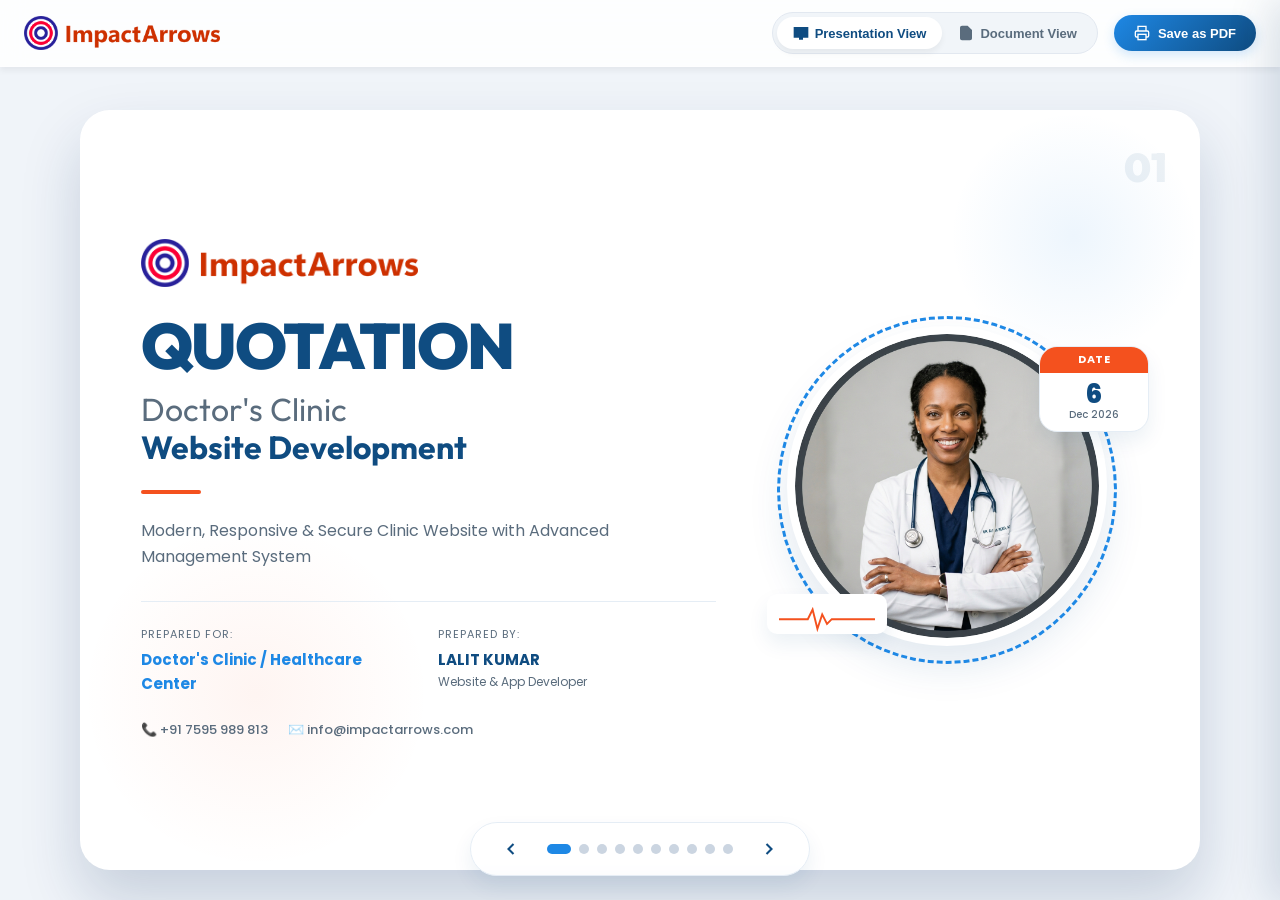
==== commit a3857125: "feat: add Lead Gen, CRM, CTA, SEO interactive slides and responsive styling updates" ====
--- a/index.html
+++ b/index.html
@@ -339,9 +339,318 @@
                 </div>
             </section>
 
-            <!-- ==================== SLIDE 05: ADDITIONAL ==================== -->
+            <!-- ==================== SLIDE 05: LEAD GENERATION & CRM ==================== -->
             <section class="slide-card" data-slide="5">
                 <span class="slide-number no-print">05</span>
+                <div class="slide-header">
+                    <div class="header-logo">
+                        <img src="imapctLogo.png" alt="ImpactArrows Logo" class="logo-img">
+                    </div>
+                    <div class="header-section-title">
+                        <span class="title-icon">🎯</span> Lead Generation & CRM Suite
+                    </div>
+                </div>
+
+                <div class="slide-content add-features-grid">
+                    <!-- Left: Interactive Visitor Form -->
+                    <div class="db-form-card" style="box-shadow: var(--shadow-md); border-color: rgba(244, 81, 30, 0.2);">
+                        <h4 style="color: var(--accent-orange);">Client-Facing Lead Capture</h4>
+                        <p class="db-table-hint">Test the visitor-facing landing page promo widget:</p>
+                        
+                        <form id="front-lead-form" onsubmit="handleFrontLeadSubmit(event)">
+                            <div class="form-group">
+                                <label for="front-lead-name">Visitor Name</label>
+                                <input type="text" id="front-lead-name" required placeholder="Visitor's full name...">
+                            </div>
+                            <div class="form-row">
+                                <div class="form-group">
+                                    <label for="front-lead-phone">Phone Number</label>
+                                    <input type="tel" id="front-lead-phone" required placeholder="Contact phone number...">
+                                </div>
+                                <div class="form-group">
+                                    <label for="front-lead-interest">Inquiry Interest</label>
+                                    <select id="front-lead-interest">
+                                        <option value="General Health Checkup Package">General Health Checkup</option>
+                                        <option value="Cardiology Consultation Inquiry">Cardiology Consultation</option>
+                                        <option value="Dental Scaling Promo Booking">Dental Scaling Promo</option>
+                                        <option value="Free Pediatric Consultation Check">Free Pediatric Consultation</option>
+                                    </select>
+                                </div>
+                            </div>
+                            <div class="form-group">
+                                <label for="front-lead-source">Lead Source</label>
+                                <select id="front-lead-source">
+                                    <option value="Google Search Ads">Google Ads Campaign</option>
+                                    <option value="Facebook Social Ad">Facebook Marketing</option>
+                                    <option value="Organic Search Result">Organic SEO</option>
+                                    <option value="Website CTA Widget">Website Call-to-Action</option>
+                                </select>
+                            </div>
+                            <button type="submit" class="db-submit-btn" style="background-color: var(--accent-orange); margin-top: 12px; padding: 12px;">
+                                Submit Lead (Simulate Visitor)
+                            </button>
+                        </form>
+                    </div>
+
+                    <!-- Right: Real-time Leads Inbox -->
+                    <div class="db-list-card" style="box-shadow: var(--shadow-md); border-color: rgba(30, 136, 229, 0.2);">
+                        <div style="display: flex; justify-content: space-between; align-items: center; border-bottom: 1px solid var(--border-light); padding-bottom: 6px; margin-bottom: 12px;">
+                            <h4 style="margin-bottom: 0; border-bottom: none;">Leads Inbox (Clinic Dashboard)</h4>
+                            <span class="db-status-pill warning" id="front-leads-badge" style="font-weight: 800; font-size: 10px; background-color: rgba(244, 81, 30, 0.1); color: var(--accent-orange);">Total: 3 Leads</span>
+                        </div>
+                        <p class="db-table-hint">This inbox updates in real-time when the form is submitted!</p>
+                        
+                        <div class="db-table-scroll" style="max-height: 250px;">
+                            <table class="db-table">
+                                <thead>
+                                    <tr>
+                                        <th>Name</th>
+                                        <th>Phone</th>
+                                        <th>Inquiry Interest</th>
+                                        <th>Status</th>
+                                    </tr>
+                                </thead>
+                                <tbody id="front-leads-tbody">
+                                    <tr>
+                                        <td><strong>Amit Sharma</strong></td>
+                                        <td>+91 99887 76655</td>
+                                        <td><span class="service-details">General Health Checkup</span></td>
+                                        <td><span class="db-status-pill warning">New</span></td>
+                                    </tr>
+                                    <tr>
+                                        <td><strong>Priya Patel</strong></td>
+                                        <td>+91 88776 65544</td>
+                                        <td><span class="service-details">Free Pediatric Consultation</span></td>
+                                        <td><span class="db-status-pill success" style="background-color: #e3f2fd; color: var(--accent-blue);">Contacted</span></td>
+                                    </tr>
+                                    <tr>
+                                        <td><strong>Vikram Singh</strong></td>
+                                        <td>+91 77665 54433</td>
+                                        <td><span class="service-details">Dental Scaling Promo</span></td>
+                                        <td><span class="db-status-pill success">Converted</span></td>
+                                    </tr>
+                                </tbody>
+                            </table>
+                        </div>
+                    </div>
+                </div>
+            </section>
+
+            <!-- ==================== SLIDE 06: CTA & SEO ENGINE ==================== -->
+            <section class="slide-card" data-slide="6">
+                <span class="slide-number no-print">06</span>
+                <div class="slide-header">
+                    <div class="header-logo">
+                        <img src="imapctLogo.png" alt="ImpactArrows Logo" class="logo-img">
+                    </div>
+                    <div class="header-section-title">
+                        <span class="title-icon">⚙️</span> CTA & SEO Engine
+                    </div>
+                </div>
+
+                <div class="slide-content add-features-grid">
+                    <!-- Left: Google Search Result Mockup & Editor -->
+                    <div class="db-form-card" style="box-shadow: var(--shadow-md); border-color: rgba(30, 136, 229, 0.2);">
+                        <h4 style="color: var(--primary-color);">Google SEO Snippet Preview</h4>
+                        <p class="db-table-hint">Type in the editor below to see how your clinic appears on Google Search:</p>
+                        
+                        <!-- Simulated Google Listing -->
+                        <div class="google-snippet-container" style="background: #ffffff; border: 1px solid #e2e8f0; border-radius: 8px; padding: 14px; margin-bottom: 16px; font-family: Arial, sans-serif;">
+                            <div style="font-size: 12px; color: #202124; display: flex; align-items: center; gap: 4px; margin-bottom: 4px;">
+                                <span style="background: #f1f3f4; border-radius: 50%; width: 18px; height: 18px; display: inline-flex; align-items: center; justify-content: center; font-size: 10px;">🌐</span>
+                                <span>https://www.yourclinicdomain.com</span>
+                            </div>
+                            <h3 id="seo-preview-title" style="font-size: 18px; color: #1a0dab; font-weight: normal; margin: 0 0 4px 0; font-family: Arial, sans-serif; cursor: pointer; text-decoration: none;">
+                                Dr. Lalit Kumar's Clinic - Best General Medicine in Kolkata
+                            </h3>
+                            <p id="seo-preview-desc" style="font-size: 13px; color: #4d5156; margin: 0; line-height: 1.4; font-family: Arial, sans-serif;">
+                                Book appointments online with Dr. Lalit Kumar's Clinic. Offering modern healthcare, patient portals, and automated reminders in Kolkata. Open Mon-Sat.
+                            </p>
+                        </div>
+                        
+                        <!-- Real-time Inputs -->
+                        <div class="form-row">
+                            <div class="form-group">
+                                <label for="seo-input-name">Clinic Name</label>
+                                <input type="text" id="seo-input-name" value="Dr. Lalit Kumar's Clinic" oninput="updateGoogleSeoSnippet()">
+                            </div>
+                            <div class="form-group">
+                                <label for="seo-input-specialty">Specialty</label>
+                                <input type="text" id="seo-input-specialty" value="General Medicine" oninput="updateGoogleSeoSnippet()">
+                            </div>
+                        </div>
+                        <div class="form-group">
+                            <label for="seo-input-city">City / Location</label>
+                            <input type="text" id="seo-input-city" value="Kolkata" oninput="updateGoogleSeoSnippet()">
+                        </div>
+                        
+                        <!-- PageSpeed & SEO metrics -->
+                        <div class="seo-metrics-grid">
+                            <div style="background: #f8fafc; border: 1px solid var(--border-light); border-radius: 8px; padding: 8px; text-align: center;">
+                                <span style="display: block; font-size: 10px; font-weight: 700; color: var(--text-light);">MOBILE SPEED</span>
+                                <span style="font-size: 14px; font-weight: 800; color: var(--accent-green);">⚡ 99 / 100</span>
+                            </div>
+                            <div style="background: #f8fafc; border: 1px solid var(--border-light); border-radius: 8px; padding: 8px; text-align: center;">
+                                <span style="display: block; font-size: 10px; font-weight: 700; color: var(--text-light);">SEO HEALTH</span>
+                                <span style="font-size: 14px; font-weight: 800; color: var(--accent-green);">📈 100%</span>
+                            </div>
+                            <div style="background: #f8fafc; border: 1px solid var(--border-light); border-radius: 8px; padding: 8px; text-align: center;">
+                                <span style="display: block; font-size: 10px; font-weight: 700; color: var(--text-light);">SECURITY</span>
+                                <span style="font-size: 14px; font-weight: 800; color: var(--accent-green);">🛡️ HTTPS</span>
+                            </div>
+                        </div>
+                    </div>
+
+                    <!-- Right: Phone Simulator showing interactive CTA actions -->
+                    <div class="db-list-card cta-simulator-card">
+                        <!-- Mini Phone view -->
+                        <div class="phone-case" style="width: 170px; height: 260px; flex-shrink: 0;">
+                            <div class="phone-screen" style="position: relative; background: #ffffff;">
+                                <!-- Phone Header -->
+                                <div class="phone-status-bar" style="background: var(--primary-color); color: #ffffff;">
+                                    <span>9:41</span>
+                                    <span>🔋</span>
+                                </div>
+                                <!-- Mock Webpage Header with Sticky CTA -->
+                                <div style="background: #f8fafc; border-bottom: 1px solid #cbd5e1; padding: 4px 8px; display: flex; justify-content: space-between; align-items: center;">
+                                    <span style="font-size: 8px; font-weight: 800; color: var(--primary-color);">Lalit Clinic</span>
+                                    <button onclick="simulateCtaClick('call')" style="background: var(--accent-green); color: #ffffff; border: none; font-size: 7px; padding: 3px 6px; border-radius: 3px; font-weight: 700; cursor: pointer;">
+                                        📞 CALL NOW
+                                    </button>
+                                </div>
+                                <!-- Mock Webpage Hero -->
+                                <div style="padding: 10px; text-align: center; flex-grow: 1; display: flex; flex-direction: column; justify-content: center; gap: 8px;">
+                                    <h5 style="font-size: 9px; margin-bottom: 0;">Expert Medical Care</h5>
+                                    <p style="font-size: 6px; color: var(--text-light); line-height: 1.3; margin: 0;">We provide specialized treatments for heart, pediatric and general ailments.</p>
+                                    
+                                    <button onclick="simulateCtaClick('whatsapp')" style="background: #25d366; color: #ffffff; border: none; font-size: 7px; padding: 6px; border-radius: 4px; font-weight: 700; cursor: pointer; display: flex; align-items: center; justify-content: center; gap: 3px;">
+                                        💬 CHAT ON WHATSAPP
+                                    </button>
+                                    
+                                    <!-- Embedded Exit Intent trigger button -->
+                                    <button onclick="simulateCtaClick('exit')" style="background: var(--accent-orange); color: #ffffff; border: none; font-size: 6px; padding: 4px; border-radius: 3px; font-weight: 600; cursor: pointer; border: 1px dashed #ffffff;">
+                                        Simulate Exit Intent Popup
+                                    </button>
+                                </div>
+                                <!-- Floating CTA Widget at bottom -->
+                                <div style="position: absolute; bottom: 4px; right: 4px;">
+                                    <div onclick="simulateCtaClick('whatsapp')" style="background: #25d366; width: 22px; height: 22px; border-radius: 50%; display: flex; align-items: center; justify-content: center; font-size: 10px; cursor: pointer; box-shadow: 0 2px 5px rgba(0,0,0,0.2); color: white;">💬</div>
+                                </div>
+                            </div>
+                        </div>
+                        
+                        <!-- CTA Explanation & Action Logs -->
+                        <div style="flex-grow: 1; display: flex; flex-direction: column; gap: 10px;">
+                            <h4 style="margin-bottom: 4px; border-bottom: none; padding-bottom: 0;">Smart Call-To-Action (CTA) Actions</h4>
+                            <p class="db-table-hint">Test the sticky call headers and WhatsApp triggers on the mobile mockup.</p>
+                            
+                            <div id="cta-action-log" style="background: #f8fafc; border: 1px solid var(--border-light); border-radius: 6px; padding: 12px; font-size: 11px; min-height: 90px; color: var(--text-light); line-height: 1.4;">
+                                <span style="color: var(--accent-blue); font-weight: 700;">[CTA Engine Ready]</span><br>
+                                Click any CTA button in the phone simulator to observe visitor conversion flow.
+                            </div>
+                            
+                            <!-- Exit Intent Modal simulation inside slide -->
+                            <div id="cta-exit-modal" style="display: none; background: #fff8f6; border: 1px solid var(--accent-orange); border-radius: 8px; padding: 10px; animation: fadeIn 0.3s ease;">
+                                <h5 style="color: var(--accent-orange); font-size: 11px; margin-bottom: 4px;">🎁 Exit Intent Claim: Free Checkup</h5>
+                                <form id="cta-lead-form" onsubmit="handleCtaLeadSubmit(event)" style="display: flex; flex-direction: column; gap: 6px;">
+                                    <input type="text" id="cta-lead-name" required placeholder="Enter name..." style="padding: 4px 8px; font-size: 10px; border: 1px solid #cbd5e1; border-radius: 4px;">
+                                    <input type="tel" id="cta-lead-phone" required placeholder="Enter phone..." style="padding: 4px 8px; font-size: 10px; border: 1px solid #cbd5e1; border-radius: 4px;">
+                                    <button type="submit" style="background: var(--accent-orange); color: white; border: none; padding: 4px; font-size: 9px; font-weight: 700; border-radius: 4px; cursor: pointer;">Claim Free Coupon</button>
+                                </form>
+                            </div>
+                        </div>
+                    </div>
+                </div>
+            </section>
+
+            <!-- ==================== SLIDE 07: ROI & GROWTH CALCULATOR ==================== -->
+            <section class="slide-card" data-slide="7">
+                <span class="slide-number no-print">07</span>
+                <div class="slide-header">
+                    <div class="header-logo">
+                        <img src="imapctLogo.png" alt="ImpactArrows Logo" class="logo-img">
+                    </div>
+                    <div class="header-section-title">
+                        <span class="title-icon">📈</span> ROI & Growth Calculator
+                    </div>
+                </div>
+
+                <div class="slide-content add-features-grid">
+                    <!-- Left: Interactive Sliders -->
+                    <div class="db-form-card" style="box-shadow: var(--shadow-md); border-color: rgba(67, 160, 71, 0.2); justify-content: center; gap: 16px;">
+                        <h4 style="color: var(--accent-green); margin-bottom: 8px;">Clinic Growth Inputs</h4>
+                        <p class="db-table-hint">Adjust the sliders to project your clinic's digital growth potential:</p>
+                        
+                        <!-- Slider 1 -->
+                        <div class="form-group" style="margin-bottom: 16px;">
+                            <div style="display: flex; justify-content: space-between; font-size: 11px; font-weight: 700; color: var(--text-light); text-transform: uppercase;">
+                                <span>Average Consult Fee</span>
+                                <span id="val-consult-fee" style="color: var(--primary-color);">₹500</span>
+                            </div>
+                            <input type="range" id="roi-consult-fee" min="100" max="2000" step="50" value="500" oninput="calculateRoiGrowth()" style="cursor: pointer; width: 100%; margin-top: 6px; accent-color: var(--accent-green);">
+                        </div>
+                        
+                        <!-- Slider 2 -->
+                        <div class="form-group" style="margin-bottom: 16px;">
+                            <div style="display: flex; justify-content: space-between; font-size: 11px; font-weight: 700; color: var(--text-light); text-transform: uppercase;">
+                                <span>Monthly Website Traffic</span>
+                                <span id="val-traffic" style="color: var(--primary-color);">1,000 visitors</span>
+                            </div>
+                            <input type="range" id="roi-traffic" min="100" max="5000" step="100" value="1000" oninput="calculateRoiGrowth()" style="cursor: pointer; width: 100%; margin-top: 6px; accent-color: var(--accent-green);">
+                        </div>
+                        
+                        <!-- Slider 3 -->
+                        <div class="form-group" style="margin-bottom: 8px;">
+                            <div style="display: flex; justify-content: space-between; font-size: 11px; font-weight: 700; color: var(--text-light); text-transform: uppercase;">
+                                <span>Booking Conversion Rate</span>
+                                <span id="val-conversion" style="color: var(--primary-color);">4.0%</span>
+                            </div>
+                            <input type="range" id="roi-conversion" min="0.5" max="15" step="0.5" value="4" oninput="calculateRoiGrowth()" style="cursor: pointer; width: 100%; margin-top: 6px; accent-color: var(--accent-green);">
+                        </div>
+                    </div>
+
+                    <!-- Right: Dynamic Outputs -->
+                    <div class="db-list-card" style="box-shadow: var(--shadow-md); border-color: rgba(30, 136, 229, 0.2); justify-content: space-between; padding: 24px;">
+                        <h4 style="margin-bottom: 12px; color: var(--primary-color);">Projected Business Outcomes</h4>
+                        
+                        <div class="roi-metrics-grid">
+                            <!-- Metric 1 -->
+                            <div style="background: #f8fafc; border: 1px solid var(--border-light); border-radius: 10px; padding: 12px; display: flex; flex-direction: column;">
+                                <span style="font-size: 9px; font-weight: 700; color: var(--text-light); text-transform: uppercase;">New Patient Bookings</span>
+                                <strong id="roi-appointments" style="font-size: 24px; font-weight: 850; color: var(--accent-blue); font-family: var(--font-heading); margin-top: 4px;">40 / mo</strong>
+                            </div>
+                            
+                            <!-- Metric 2 -->
+                            <div style="background: #f8fafc; border: 1px solid var(--border-light); border-radius: 10px; padding: 12px; display: flex; flex-direction: column;">
+                                <span style="font-size: 9px; font-weight: 700; color: var(--text-light); text-transform: uppercase;">Monthly Revenue Growth</span>
+                                <strong id="roi-monthly-rev" style="font-size: 24px; font-weight: 850; color: var(--accent-green); font-family: var(--font-heading); margin-top: 4px;">₹20,000</strong>
+                            </div>
+                        </div>
+
+                        <!-- Metric 3 (Full Width Annual Projection) -->
+                        <div style="background: linear-gradient(135deg, rgba(15, 76, 129, 0.04), rgba(30, 136, 229, 0.04)); border: 1px solid var(--border-light); border-radius: 12px; padding: 16px; display: flex; justify-content: space-between; align-items: center; margin-bottom: 16px;">
+                            <div style="display: flex; flex-direction: column;">
+                                <span style="font-size: 9px; font-weight: 700; color: var(--text-light); text-transform: uppercase;">Projected Annual Growth</span>
+                                <strong id="roi-annual-rev" style="font-size: 28px; font-weight: 900; color: var(--primary-color); font-family: var(--font-heading); margin-top: 4px;">₹2,40,000</strong>
+                            </div>
+                            <span style="font-size: 32px;">📈</span>
+                        </div>
+
+                        <!-- Payback Card Callout -->
+                        <div style="background: linear-gradient(135deg, var(--primary-color), var(--primary-dark)); border-radius: 12px; padding: 14px 20px; color: #ffffff; display: flex; align-items: center; gap: 16px; box-shadow: var(--shadow-sm);">
+                            <div style="background: rgba(255, 255, 255, 0.15); width: 44px; height: 44px; border-radius: 50%; display: flex; justify-content: center; align-items: center; font-size: 20px; flex-shrink: 0;">⏱️</div>
+                            <div>
+                                <span style="font-size: 9px; font-weight: 700; opacity: 0.85; text-transform: uppercase; letter-spacing: 0.5px;">Investment Payback Period</span>
+                                <strong id="roi-payback-text" style="display: block; font-size: 16px; font-weight: 800; font-family: var(--font-heading); margin-top: 2px;">Recovers project cost in 1.3 months!</strong>
+                            </div>
+                        </div>
+                    </div>
+                </div>
+            </section>
+
+            <!-- ==================== SLIDE 08: ADDITIONAL ==================== -->
+            <section class="slide-card" data-slide="8">
+                <span class="slide-number no-print">08</span>
                 <div class="slide-header">
                     <div class="header-logo">
                         <img src="imapctLogo.png" alt="ImpactArrows Logo" class="logo-img">
@@ -405,9 +714,9 @@
             </section>
 
 
-            <!-- ==================== SLIDE 06: DETAILS ==================== -->
-            <section class="slide-card" data-slide="6">
-                <span class="slide-number no-print">06</span>
+            <!-- ==================== SLIDE 09: DETAILS ==================== -->
+            <section class="slide-card" data-slide="9">
+                <span class="slide-number no-print">09</span>
                 <div class="slide-header">
                     <div class="header-logo">
                         <img src="imapctLogo.png" alt="ImpactArrows Logo" class="logo-img">
@@ -472,9 +781,9 @@
                 </div>
             </section>
 
-            <!-- ==================== SLIDE 07: TERMS & THANK YOU ==================== -->
-            <section class="slide-card" data-slide="7">
-                <span class="slide-number no-print">07</span>
+            <!-- ==================== SLIDE 10: TERMS & THANK YOU ==================== -->
+            <section class="slide-card" data-slide="10">
+                <span class="slide-number no-print">10</span>
                 <div class="slide-header">
                     <div class="header-logo">
                         <img src="imapctLogo.png" alt="ImpactArrows Logo" class="logo-img">
@@ -617,6 +926,14 @@
                     </label>
                     <span class="item-price">+₹2,500</span>
                 </div>
+                <div class="estimator-item">
+                    <input type="checkbox" id="opt-leadgen" onchange="recalculateCost()">
+                    <label for="opt-leadgen">
+                        <strong>Lead Generation & SEO Funnels</strong>
+                        <p>Custom landing pages, call-to-action widgets, and lead capturing forms integrated with the dashboard</p>
+                    </label>
+                    <span class="item-price">+₹3,500</span>
+                </div>
             </div>
 
             <div class="estimator-section">
@@ -670,6 +987,9 @@
                     <button class="db-tab-link" onclick="switchDbTab(event, 'db-doctors')">
                         <span class="db-tab-icon">🩺</span> Doctor Roster
                     </button>
+                    <button class="db-tab-link" onclick="switchDbTab(event, 'db-leads')">
+                        <span class="db-tab-icon">🎯</span> Leads Manager
+                    </button>
                 </aside>
                 
                 <main class="db-main-content">
@@ -691,6 +1011,11 @@
                                 <span class="db-stat-num" id="db-stat-doctors">3</span>
                                 <span class="db-stat-label">Active Doctors</span>
                                 <span class="db-stat-change green">All On-Duty</span>
+                            </div>
+                            <div class="db-stat-card">
+                                <span class="db-stat-num" id="db-stat-leads">3</span>
+                                <span class="db-stat-label">Captured Leads</span>
+                                <span class="db-stat-change orange">+1 New Lead</span>
                             </div>
                         </div>
 
@@ -935,6 +1260,90 @@
                         </div>
                     </div>
                     
+                    <!-- Tab Content: Leads Manager -->
+                    <div id="db-leads" class="db-tab-content">
+                        <div class="db-panel-split">
+                            <!-- Left: Form to simulate lead submission -->
+                            <div class="db-form-card">
+                                <h4>Simulate Lead Submission</h4>
+                                <p class="db-table-hint">Simulate a visitor filling out a lead-capture landing page:</p>
+                                <form id="db-lead-form" onsubmit="handleDbLeadSubmit(event)">
+                                    <div class="form-group">
+                                        <label for="db-lead-name">Visitor Name</label>
+                                        <input type="text" id="db-lead-name" required placeholder="Enter full name...">
+                                    </div>
+                                    <div class="form-row">
+                                        <div class="form-group">
+                                            <label for="db-lead-phone">Phone Number</label>
+                                            <input type="tel" id="db-lead-phone" required placeholder="10-digit mobile...">
+                                        </div>
+                                        <div class="form-group">
+                                            <label for="db-lead-interest">Inquiry Interest</label>
+                                            <select id="db-lead-interest">
+                                                <option value="General Health Checkup Package">General Health Checkup</option>
+                                                <option value="Cardiology Consultation Inquiry">Cardiology Consultation</option>
+                                                <option value="Dental Scaling Promo Booking">Dental Scaling Promo</option>
+                                                <option value="Free Pediatric Consultation Check">Free Pediatric Consultation</option>
+                                            </select>
+                                        </div>
+                                    </div>
+                                    <div class="form-group">
+                                        <label for="db-lead-source">Lead Source</label>
+                                        <select id="db-lead-source">
+                                            <option value="Google Search Ads">Google Ads</option>
+                                            <option value="Facebook Social Ad">Facebook Campaign</option>
+                                            <option value="Organic Search Result">Organic SEO</option>
+                                            <option value="Website CTA Widget">Website Call-to-Action</option>
+                                        </select>
+                                    </div>
+                                    <button type="submit" class="db-submit-btn" style="background-color: var(--accent-orange);">Submit Mock Lead Form</button>
+                                </form>
+                            </div>
+                            
+                            <!-- Right: Leads Table -->
+                            <div class="db-list-card">
+                                <h4>Captured Website Leads (CRM Registry)</h4>
+                                <p class="db-table-hint">Follow up on visitors requesting call-backs or health promos!</p>
+                                <div class="db-table-scroll">
+                                    <table class="db-table" id="db-leads-table">
+                                        <thead>
+                                            <tr>
+                                                <th>Name</th>
+                                                <th>Phone</th>
+                                                <th>Interest</th>
+                                                <th>Source</th>
+                                                <th>Status</th>
+                                            </tr>
+                                        </thead>
+                                        <tbody>
+                                            <tr>
+                                                <td>Amit Sharma</td>
+                                                <td>+91 99887 76655</td>
+                                                <td>General Health Checkup</td>
+                                                <td>Google Search Ads</td>
+                                                <td><span class="db-status-pill warning">New</span></td>
+                                            </tr>
+                                            <tr>
+                                                <td>Priya Patel</td>
+                                                <td>+91 88776 65544</td>
+                                                <td>Free Pediatric Consultation</td>
+                                                <td>Facebook Social Ad</td>
+                                                <td><span class="db-status-pill success" style="background-color: #e3f2fd; color: var(--accent-blue);">Contacted</span></td>
+                                            </tr>
+                                            <tr>
+                                                <td>Vikram Singh</td>
+                                                <td>+91 77665 54433</td>
+                                                <td>Dental Scaling Promo</td>
+                                                <td>Organic Search Result</td>
+                                                <td><span class="db-status-pill success">Converted</span></td>
+                                            </tr>
+                                        </tbody>
+                                    </table>
+                                </div>
+                            </div>
+                        </div>
+                    </div>
+                    
                 </main>
             </div>
             
--- a/style.css
+++ b/style.css
@@ -537,8 +537,10 @@
 
 .doctor-circle-wrapper {
     position: relative;
-    width: 320px;
-    height: 320px;
+    width: 100%;
+    max-width: 320px;
+    aspect-ratio: 1 / 1;
+    height: auto;
 }
 
 .doctor-circle-border {
@@ -1312,7 +1314,7 @@
 .cost-table-wrapper {
     border: 1px solid var(--border-light);
     border-radius: var(--radius-md);
-    overflow: hidden;
+    overflow-x: auto;
     box-shadow: var(--shadow-sm);
 }
 
@@ -2543,7 +2545,7 @@
 /* --- OVERVIEW TAB --- */
 .db-stats-grid {
     display: grid;
-    grid-template-columns: repeat(3, 1fr);
+    grid-template-columns: repeat(4, 1fr);
     gap: 16px;
     margin-bottom: 24px;
 }
@@ -2581,6 +2583,7 @@
 
 .db-stat-change.green { color: var(--accent-green); }
 .db-stat-change.blue { color: var(--accent-blue); }
+.db-stat-change.orange { color: var(--accent-orange); }
 
 .db-overview-columns {
     display: grid;
@@ -2903,3 +2906,111 @@
 .db-close-btn-footer:hover {
     background-color: #f1f5f9;
 }
+
+/* Dashboard Responsiveness */
+@media (max-width: 900px) {
+    .db-stats-grid {
+        grid-template-columns: repeat(2, 1fr) !important;
+    }
+    .db-modal-body {
+        grid-template-columns: 1fr !important;
+        overflow-y: auto;
+    }
+    .db-sidebar {
+        flex-direction: row;
+        overflow-x: auto;
+        padding: 8px 16px;
+        border-bottom: 1px solid var(--border-light);
+        border-right: none;
+    }
+    .db-tab-link {
+        padding: 8px 14px;
+        white-space: nowrap;
+        border-left: none;
+        border-bottom: 3px solid transparent;
+    }
+    .db-tab-link.active {
+        border-bottom-color: var(--accent-blue);
+    }
+    .db-panel-split {
+        grid-template-columns: 1fr !important;
+    }
+    .db-doctors-list {
+        grid-template-columns: 1fr !important;
+    }
+}
+@media (max-width: 600px) {
+    .db-stats-grid {
+        grid-template-columns: 1fr !important;
+    }
+}
+
+/* Real-time Lead Highlight Animation */
+@keyframes leadFlash {
+    0% { background-color: rgba(244, 81, 30, 0.25); }
+    100% { background-color: transparent; }
+}
+.lead-entry-flash td {
+    animation: leadFlash 2s ease;
+}
+
+/* CTA & SEO engine styling */
+.google-snippet-container h3:hover {
+    text-decoration: underline !important;
+}
+.cta-simulator-card {
+    box-shadow: var(--shadow-md);
+    border-color: rgba(142, 36, 170, 0.2);
+    display: flex;
+    flex-direction: row;
+    gap: 20px;
+    align-items: center;
+}
+@media (max-width: 600px) {
+    .cta-simulator-card {
+        flex-direction: column !important;
+        align-items: stretch !important;
+    }
+}
+
+/* Extra Mobile Responsiveness Additions */
+.seo-metrics-grid, .roi-metrics-grid {
+    display: grid;
+    gap: 10px;
+    margin-top: 10px;
+}
+.seo-metrics-grid {
+    grid-template-columns: repeat(3, 1fr);
+}
+.roi-metrics-grid {
+    grid-template-columns: 1fr 1fr;
+    margin-bottom: 16px;
+}
+
+@media (max-width: 900px) {
+    .dashboard-modal-container {
+        height: 90%;
+        max-height: 620px;
+    }
+}
+
+@media (max-width: 600px) {
+    .form-row {
+        grid-template-columns: 1fr !important;
+        gap: 0;
+    }
+    .dashboard-modal-container {
+        height: 95%;
+        max-height: 100%;
+        border-radius: var(--radius-sm);
+    }
+}
+
+@media (max-width: 500px) {
+    .seo-metrics-grid, .roi-metrics-grid {
+        grid-template-columns: 1fr !important;
+    }
+    .circles-badge-grid {
+        grid-template-columns: repeat(2, 1fr) !important;
+    }
+}
